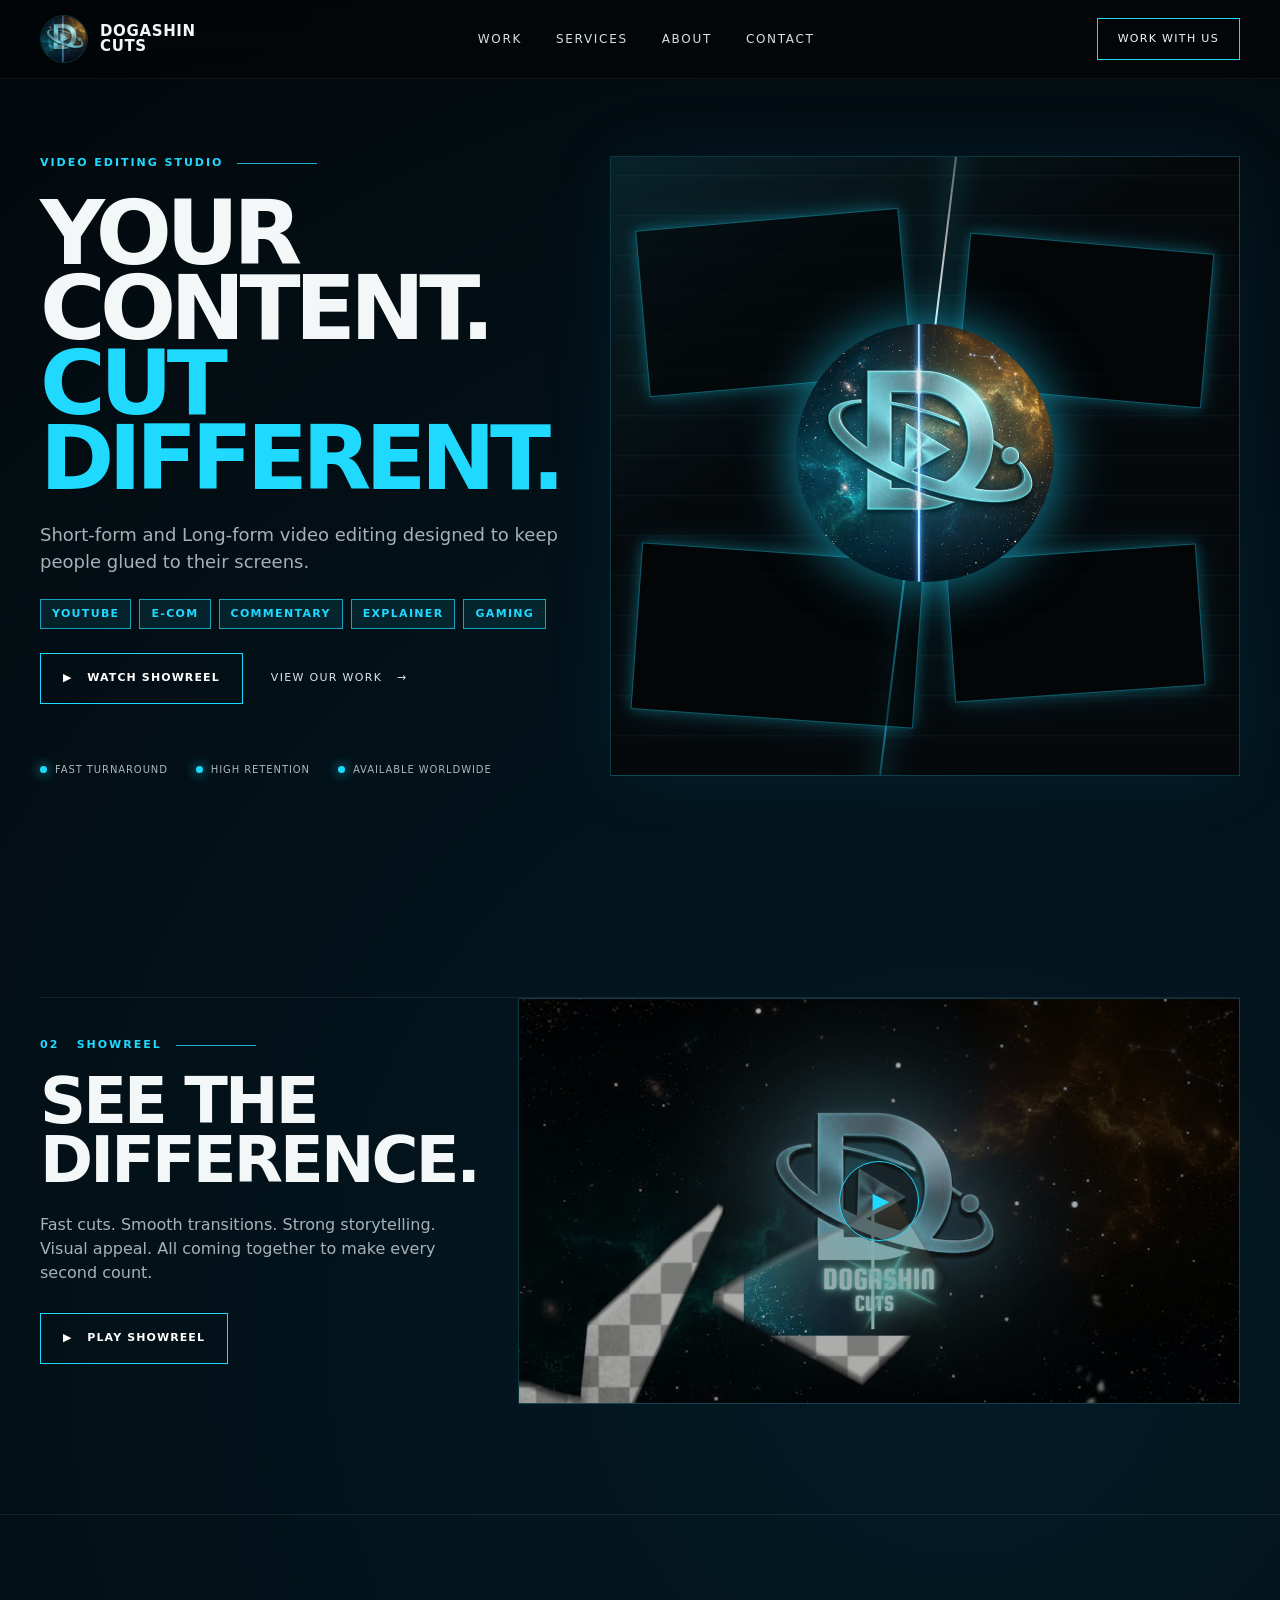
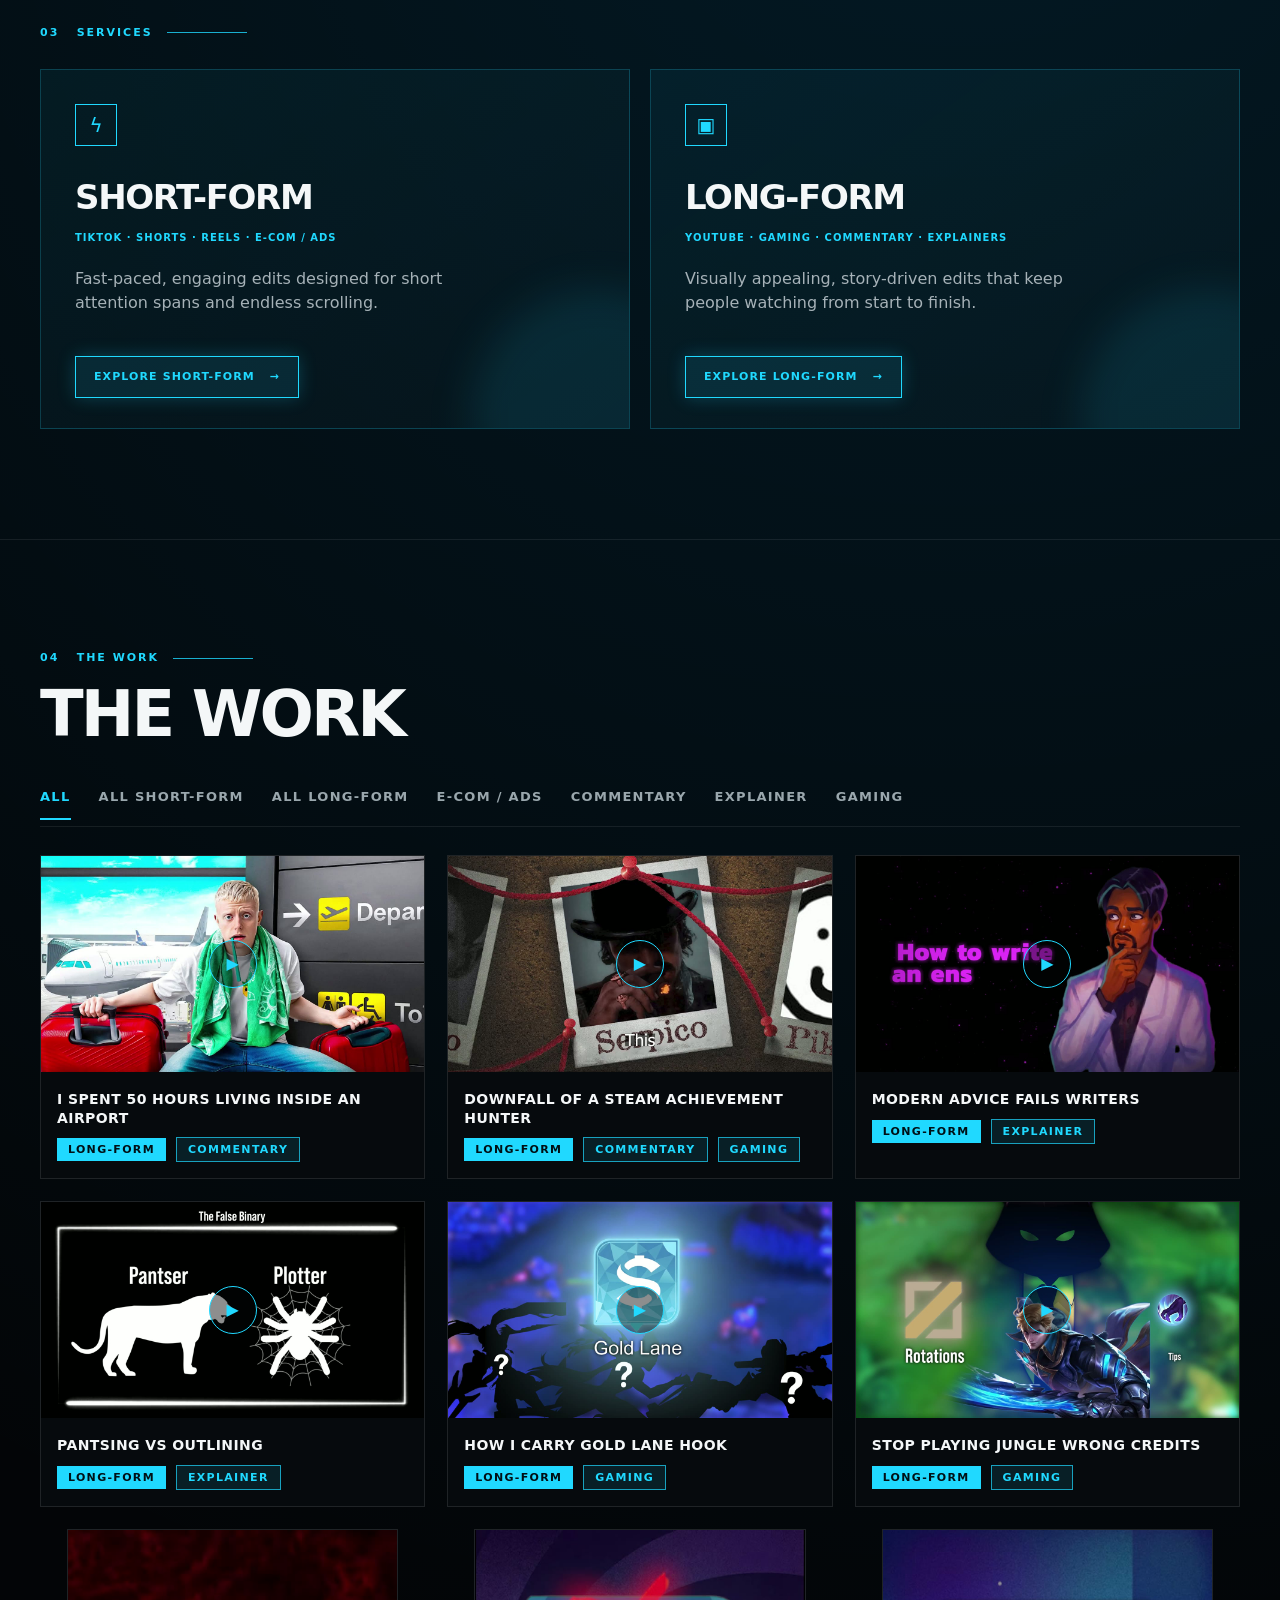
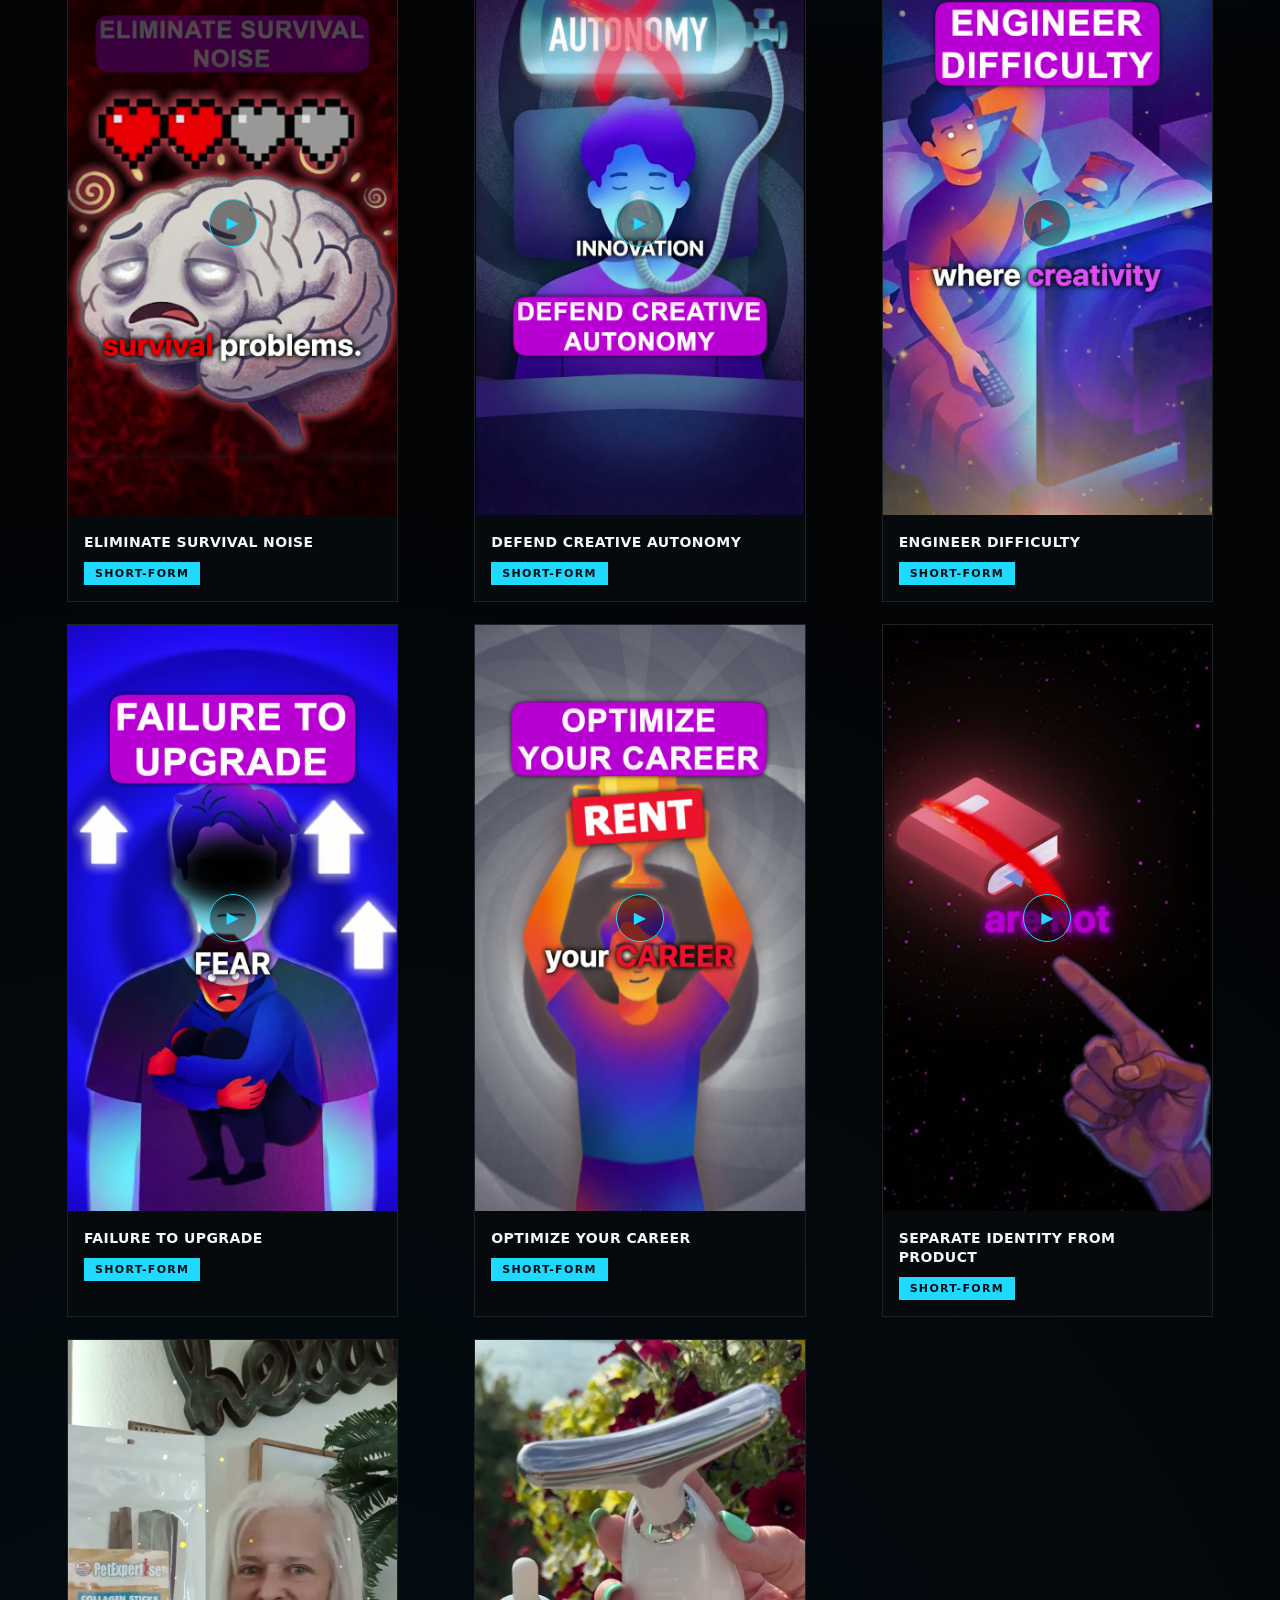
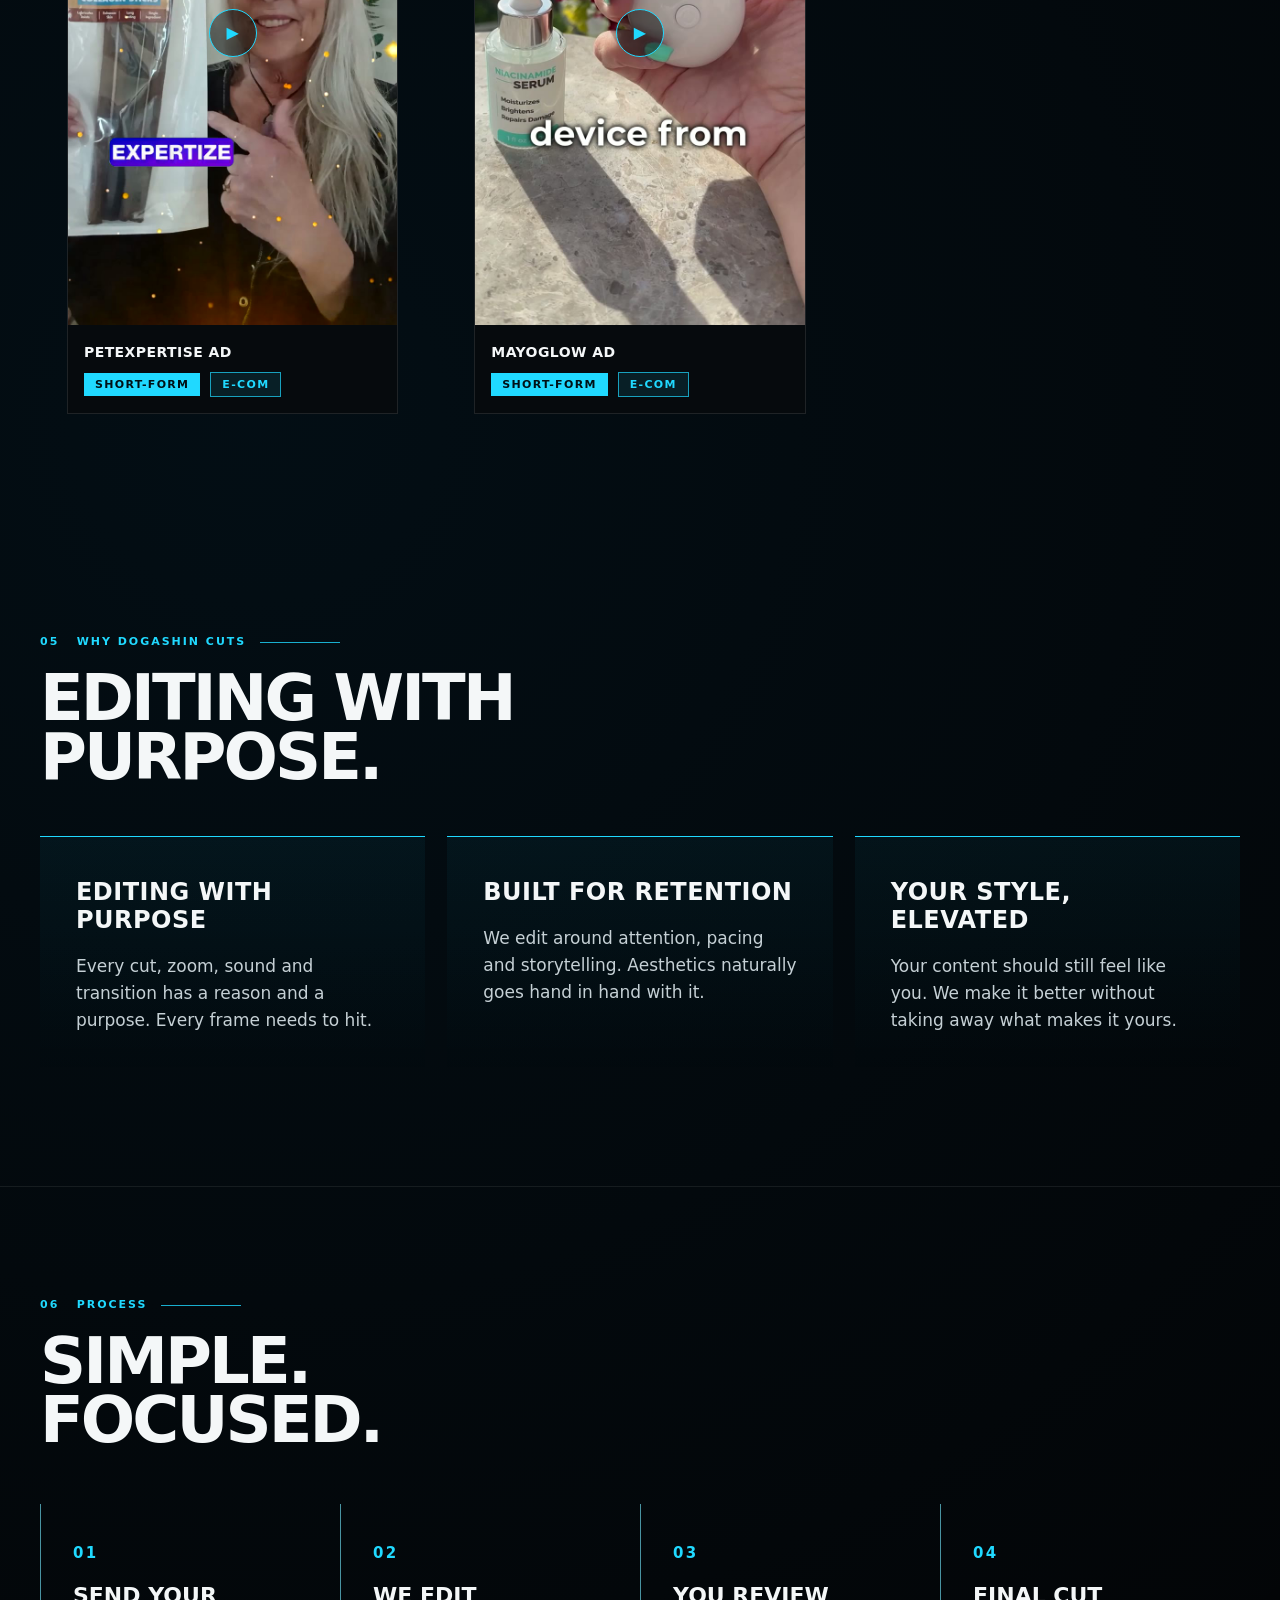
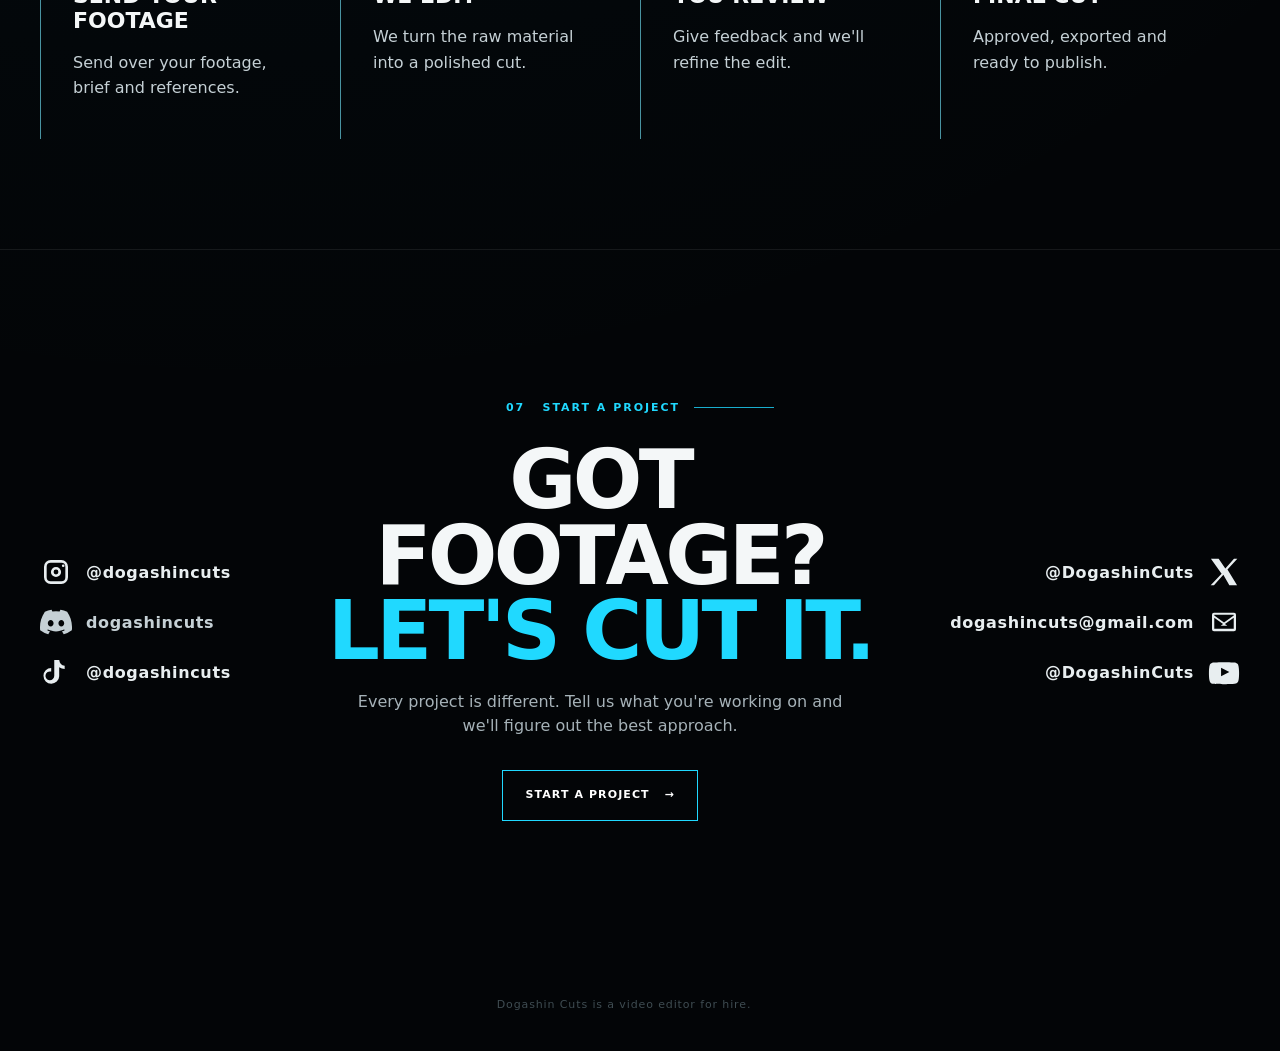
==== index.html @ 059fbf46 "Add files via upload" ====
<!DOCTYPE html>
<html lang="en">
<head>
  <meta charset="UTF-8" />
  <meta name="viewport" content="width=device-width, initial-scale=1.0" />
  <title>Dogashin Cuts | Video Editing Studio</title>
  <meta name="description" content="Hire a video editor at Dogashin Cuts. A video editing studio for short-form and long-form YouTube, TikTok, Reels, ads, commentary, explainer and gaming." />
  <meta name="robots" content="index, follow" />
  <link rel="canonical" href="https://dogashincuts.com/" />
  <meta property="og:type" content="website" />
  <meta property="og:site_name" content="Dogashin Cuts" />
  <meta property="og:locale" content="en_US" />
  <meta property="og:url" content="https://dogashincuts.com/" />
  <meta property="og:title" content="Dogashin Cuts | Video Editing Studio" />
  <meta property="og:description" content="Hire a video editor for YouTube, TikTok, Reels, ads, commentary, explainer and gaming. Short-form and long-form edits built for retention." />
  <meta property="og:image" content="https://dogashincuts.com/assets/thumbs/showreel.jpg" />
  <meta property="og:image:type" content="image/jpeg" />
  <meta property="og:image:width" content="1280" />
  <meta property="og:image:height" content="720" />
  <meta property="og:image:alt" content="Dogashin Cuts showreel thumbnail" />
  <meta name="twitter:card" content="summary_large_image" />
  <meta name="twitter:site" content="@DogashinCuts" />
  <meta name="twitter:title" content="Dogashin Cuts | Video Editing Studio" />
  <meta name="twitter:description" content="Hire a video editor for YouTube, TikTok, Reels, ads, commentary, explainer and gaming." />
  <meta name="twitter:image" content="https://dogashincuts.com/assets/thumbs/showreel.jpg" />
  <link rel="icon" type="image/png" sizes="32x32" href="assets/favicon/favicon-32.png" />
  <link rel="icon" type="image/png" sizes="48x48" href="assets/favicon/favicon-48.png" />
  <link rel="apple-touch-icon" href="assets/favicon/apple-touch-icon.png" />
  <link rel="stylesheet" href="styles.css" />
  <script type="application/ld+json">
  {
    "@context": "https://schema.org",
    "@graph": [
      {
        "@type": "ProfessionalService",
        "@id": "https://dogashincuts.com/#studio",
        "name": "Dogashin Cuts",
        "url": "https://dogashincuts.com/",
        "email": "dogashincuts@gmail.com",
        "image": "https://dogashincuts.com/assets/thumbs/showreel.jpg",
        "logo": "https://dogashincuts.com/assets/dogashin-cuts-logo.jpg",
        "description": "Video editing studio and video editor for hire. Short-form and long-form YouTube, TikTok, Reels, ads, commentary, explainer and gaming edits built for retention.",
        "areaServed": "Worldwide",
        "serviceType": [
          "Video editing studio",
          "Video editor",
          "Video editor for hire",
          "Short-form video editing",
          "YouTube video editing"
        ],
        "makesOffer": { "@id": "https://dogashincuts.com/#hire" },
        "employee": { "@id": "https://dogashincuts.com/#editor" },
        "sameAs": [
          "https://www.instagram.com/dogashincuts/",
          "https://www.tiktok.com/@dogashincuts",
          "https://x.com/DogashinCuts",
          "https://www.youtube.com/channel/UCWBUAHOnsN5xktM1cmDNH5A"
        ]
      },
      {
        "@type": "Person",
        "@id": "https://dogashincuts.com/#editor",
        "name": "Dogashin Cuts",
        "jobTitle": "Video Editor",
        "description": "Video editor for hire. Available for short-form and long-form YouTube, TikTok, Reels, ads, commentary, explainer and gaming projects.",
        "url": "https://dogashincuts.com/",
        "email": "dogashincuts@gmail.com",
        "image": "https://dogashincuts.com/assets/dogashin-cuts-logo.jpg",
        "worksFor": { "@id": "https://dogashincuts.com/#studio" },
        "hasOccupation": {
          "@type": "Occupation",
          "name": "Video Editor"
        },
        "knowsAbout": [
          "Video editing",
          "YouTube editing",
          "Short-form video",
          "TikTok",
          "Instagram Reels",
          "Commentary",
          "Explainer videos",
          "Gaming videos"
        ]
      },
      {
        "@type": "Offer",
        "@id": "https://dogashincuts.com/#hire",
        "name": "Hire a video editor",
        "url": "https://dogashincuts.com/work.html",
        "availability": "https://schema.org/InStock",
        "offeredBy": { "@id": "https://dogashincuts.com/#studio" },
        "itemOffered": {
          "@type": "Service",
          "name": "Video editor for hire",
          "serviceType": "Video editing",
          "provider": [
            { "@id": "https://dogashincuts.com/#studio" },
            { "@id": "https://dogashincuts.com/#editor" }
          ],
          "areaServed": "Worldwide"
        }
      },
      {
        "@type": "WebSite",
        "@id": "https://dogashincuts.com/#website",
        "url": "https://dogashincuts.com/",
        "name": "Dogashin Cuts",
        "publisher": { "@id": "https://dogashincuts.com/#studio" }
      },
      {
        "@type": "WebPage",
        "@id": "https://dogashincuts.com/#webpage",
        "url": "https://dogashincuts.com/",
        "name": "Dogashin Cuts | Video Editing Studio",
        "isPartOf": { "@id": "https://dogashincuts.com/#website" },
        "about": [
          { "@id": "https://dogashincuts.com/#studio" },
          { "@id": "https://dogashincuts.com/#editor" }
        ],
        "primaryImageOfPage": "https://dogashincuts.com/assets/thumbs/showreel.jpg"
      }
    ]
  }
  </script>
  <script>document.documentElement.classList.add('js'); setTimeout(function () { if (document.body) document.body.classList.add('is-entered'); }, 1200);</script>
</head>

<body>
  <div class="starfield" aria-hidden="true"></div>
  <header>
    <div class="container nav">
      <a class="brand" href="#">
        <img src="assets/dogashin-cuts-logo.jpg" alt="Dogashin Cuts" />
        <span>DOGASHIN<br>CUTS</span>
      </a>

      <nav id="site-nav">
        <a href="#work">Work</a>
        <a href="#services">Services</a>
        <a href="#why">About</a>
        <a href="#contact">Contact</a>
      </nav>

      <div class="nav-actions">
        <a class="nav-cta" href="work.html">Work With Us</a>
        <button class="nav-toggle" type="button" aria-label="Open menu" aria-controls="site-nav" aria-expanded="false">
          <span></span>
          <span></span>
        </button>
      </div>
    </div>
  </header>

  <main>
    <section class="hero">
      <div class="container hero-grid">
        <div>
          <div class="eyebrow">Video Editing Studio</div>
          <h1>Your Content.<br><span>Cut Different.</span></h1>
          <p class="hero-copy">Short-form and Long-form video editing designed to keep people glued to their screens.</p>
          <div class="hero-tags">
            <span class="hero-tag">YouTube</span>
            <span class="hero-tag">E-Com</span>
            <span class="hero-tag">Commentary</span>
            <span class="hero-tag">Explainer</span>
            <span class="hero-tag">Gaming</span>
          </div>
          <div class="actions">
            <a class="btn" href="#showreel" id="watch-showreel">▶ &nbsp; Watch Showreel</a>
            <a class="text-link" href="#work">View Our Work &nbsp; →</a>
          </div>
          <div class="trust-row">
            <div class="trust-item"><i class="dot"></i> Fast Turnaround</div>
            <div class="trust-item"><i class="dot"></i> High Retention</div>
            <div class="trust-item"><i class="dot"></i> Available Worldwide</div>
          </div>
        </div>

        <div class="hero-visual" aria-label="Dogashin Cuts editing clips">
          <div class="screen one"><video muted autoplay loop playsinline disablepictureinpicture></video></div>
          <div class="screen two"><video muted autoplay loop playsinline disablepictureinpicture></video></div>
          <div class="screen three"><video muted autoplay loop playsinline disablepictureinpicture></video></div>
          <div class="screen four"><video muted autoplay loop playsinline disablepictureinpicture></video></div>
          <div class="logo-orb"><img src="assets/dogashin-cuts-logo.jpg" alt="Dogashin Cuts" /></div>
        </div>
      </div>
    </section>

    <section id="showreel">
      <div class="container split">
        <div class="section-copy">
          <div class="eyebrow">02 &nbsp; Showreel</div>
          <h2>See The<br>Difference.</h2>
          <p>Fast cuts. Smooth transitions. Strong storytelling. Visual appeal. All coming together to make every second count.</p>
          <a class="btn" href="#showreel" id="play-showreel">▶ &nbsp; Play Showreel</a>
        </div>

        <div class="video-frame" id="showreel-player">
          <img class="showreel-poster" src="assets/thumbs/showreel.jpg" alt="Dogashin Cuts showreel">
          <button class="showreel-overlay" type="button" aria-label="Play showreel">
            <span class="play">▶</span>
          </button>
          <iframe id="showreel-embed" allow="autoplay; fullscreen; encrypted-media" allowfullscreen title="Dogashin Cuts showreel"></iframe>
        </div>
      </div>
    </section>

    <section id="services" class="services">
      <div class="container">
        <div class="eyebrow">03 &nbsp; Services</div>
        <div class="service-grid">
          <article class="service-card">
            <div class="icon">ϟ</div>
            <h3>Short-Form</h3>
            <div class="tags">TikTok · Shorts · Reels · E-Com / Ads</div>
            <p>Fast-paced, engaging edits designed for short attention spans and endless scrolling.</p>
            <a class="service-link" href="#work" data-work-filter="short-form">Explore Short-Form &nbsp; →</a>
          </article>

          <article class="service-card">
            <div class="icon">▣</div>
            <h3>Long-Form</h3>
            <div class="tags">YouTube · Gaming · Commentary · Explainers</div>
            <p>Visually appealing, story-driven edits that keep people watching from start to finish.</p>
            <a class="service-link" href="#work" data-work-filter="long-form">Explore Long-Form &nbsp; →</a>
          </article>
        </div>
      </div>
    </section>

    <section id="work" class="work">
      <div class="container">
        <div class="work-head">
          <div>
            <div class="eyebrow">04 &nbsp; The Work</div>
            <h2>The Work</h2>
          </div>
        </div>

        <div class="filters">
          <button class="filter active" data-filter="all">All</button>
          <button class="filter" data-filter="short-form">All Short-Form</button>
          <button class="filter" data-filter="long-form">All Long-Form</button>
          <button class="filter" data-filter="e-com">E-Com / Ads</button>
          <button class="filter" data-filter="commentary">Commentary</button>
          <button class="filter" data-filter="explainer">Explainer</button>
          <button class="filter" data-filter="gaming">Gaming</button>
        </div>

        <div class="portfolio-grid">
          <article class="work-card" data-format="long-form" data-tag="commentary">
            <button class="thumb" type="button" data-video="1v7Ca-0Iq-HM5GsYEDTH7O7w8dTKmTNUy" aria-label="Play I SPENT 50 HOURS LIVING INSIDE AN AIRPORT">
              <img src="assets/thumbs/airport.jpg" alt="I SPENT 50 HOURS LIVING INSIDE AN AIRPORT">
              <span class="play-mini">▶</span>
            </button>
            <div class="work-info">
              <h4>I SPENT 50 HOURS LIVING INSIDE AN AIRPORT</h4>
              <div class="work-meta">
                <span class="work-format">Long-Form</span>
                <span class="work-tag">Commentary</span>
              </div>
            </div>
          </article>
          <article class="work-card" data-format="long-form" data-tag="commentary gaming">
            <button class="thumb" type="button" data-video="1sYLhjGHHH_uhN9fgDUrzUa7vw_Lx6HXY" aria-label="Play DOWNFALL OF A STEAM ACHIEVEMENT HUNTER">
              <img src="assets/thumbs/steam-achievement.jpg" alt="DOWNFALL OF A STEAM ACHIEVEMENT HUNTER">
              <span class="play-mini">▶</span>
            </button>
            <div class="work-info">
              <h4>DOWNFALL OF A STEAM ACHIEVEMENT HUNTER</h4>
              <div class="work-meta">
                <span class="work-format">Long-Form</span>
                <span class="work-tag">Commentary</span>
                <span class="work-tag">Gaming</span>
              </div>
            </div>
          </article>
          <article class="work-card" data-format="long-form" data-tag="explainer">
            <button class="thumb" type="button" data-video="1QZHYMavWGhDA2hnO1k_8eZEC-Dqauz6O" aria-label="Play Modern advice fails writers">
              <img src="assets/thumbs/modern-advice.jpg" alt="Modern advice fails writers">
              <span class="play-mini">▶</span>
            </button>
            <div class="work-info">
              <h4>Modern advice fails writers</h4>
              <div class="work-meta">
                <span class="work-format">Long-Form</span>
                <span class="work-tag">Explainer</span>
              </div>
            </div>
          </article>
          <article class="work-card" data-format="long-form" data-tag="explainer">
            <button class="thumb" type="button" data-video="1x16IO7BCw8Lzx0eyfWIGcl-YuW3E_L-s" aria-label="Play Pantsing VS Outlining">
              <img src="assets/thumbs/pantsing-vs-outlining.jpg" alt="Pantsing VS Outlining">
              <span class="play-mini">▶</span>
            </button>
            <div class="work-info">
              <h4>Pantsing VS Outlining</h4>
              <div class="work-meta">
                <span class="work-format">Long-Form</span>
                <span class="work-tag">Explainer</span>
              </div>
            </div>
          </article>
          <article class="work-card" data-format="long-form" data-tag="gaming">
            <button class="thumb" type="button" data-video="145mpneggh3VdZPCfY2gp3jdu6V72D_Fe" aria-label="Play How I carry Gold Lane hook">
              <img src="assets/thumbs/gold-lane.jpg" alt="How I carry Gold Lane hook">
              <span class="play-mini">▶</span>
            </button>
            <div class="work-info">
              <h4>How I carry Gold Lane hook</h4>
              <div class="work-meta">
                <span class="work-format">Long-Form</span>
                <span class="work-tag">Gaming</span>
              </div>
            </div>
          </article>
          <article class="work-card" data-format="long-form" data-tag="gaming">
            <button class="thumb" type="button" data-video="1wwIq7LF5x8iMIyAzn8GfUMcNtvDfAp7M" aria-label="Play Stop playing Jungle wrong credits">
              <img src="assets/thumbs/jungle.jpg" alt="Stop playing Jungle wrong credits">
              <span class="play-mini">▶</span>
            </button>
            <div class="work-info">
              <h4>Stop playing Jungle wrong credits</h4>
              <div class="work-meta">
                <span class="work-format">Long-Form</span>
                <span class="work-tag">Gaming</span>
              </div>
            </div>
          </article>
          <article class="work-card" data-format="short-form">
            <button class="thumb" type="button" data-video="13yXzNpHyq-JTXlBMIUAqqzzH2rfANvZ0" aria-label="Play ELIMINATE SURVIVAL NOISE">
              <img src="assets/thumbs/eliminate-survival-noise.jpg" alt="ELIMINATE SURVIVAL NOISE">
              <span class="play-mini">▶</span>
            </button>
            <div class="work-info">
              <h4>ELIMINATE SURVIVAL NOISE</h4>
              <div class="work-meta">
                <span class="work-format">Short-Form</span>
              </div>
            </div>
          </article>
          <article class="work-card" data-format="short-form">
            <button class="thumb" type="button" data-video="1-Co60JGuud6neXgJ7kiRDpxBxH3-bYj8" aria-label="Play DEFEND CREATIVE AUTONOMY">
              <img src="assets/thumbs/defend-creative-autonomy.jpg" alt="DEFEND CREATIVE AUTONOMY">
              <span class="play-mini">▶</span>
            </button>
            <div class="work-info">
              <h4>DEFEND CREATIVE AUTONOMY</h4>
              <div class="work-meta">
                <span class="work-format">Short-Form</span>
              </div>
            </div>
          </article>
          <article class="work-card" data-format="short-form">
            <button class="thumb" type="button" data-video="1bUjBoTyAjVW8RMEatHj-omEciERuZsfA" aria-label="Play ENGINEER DIFFICULTY">
              <img src="assets/thumbs/engineer-difficulty.jpg" alt="ENGINEER DIFFICULTY">
              <span class="play-mini">▶</span>
            </button>
            <div class="work-info">
              <h4>ENGINEER DIFFICULTY</h4>
              <div class="work-meta">
                <span class="work-format">Short-Form</span>
              </div>
            </div>
          </article>
          <article class="work-card" data-format="short-form">
            <button class="thumb" type="button" data-video="1hQXlyn38PByLLeWg91jQh7v8jOKJWaeU" aria-label="Play FAILURE TO UPGRADE">
              <img src="assets/thumbs/failure-to-upgrade.jpg" alt="FAILURE TO UPGRADE">
              <span class="play-mini">▶</span>
            </button>
            <div class="work-info">
              <h4>FAILURE TO UPGRADE</h4>
              <div class="work-meta">
                <span class="work-format">Short-Form</span>
              </div>
            </div>
          </article>
          <article class="work-card" data-format="short-form">
            <button class="thumb" type="button" data-video="170pGU1NsgW6xw_Mgt9XybpMbgpWIxLaj" aria-label="Play OPTIMIZE YOUR CAREER">
              <img src="assets/thumbs/optimize-your-career.jpg" alt="OPTIMIZE YOUR CAREER">
              <span class="play-mini">▶</span>
            </button>
            <div class="work-info">
              <h4>OPTIMIZE YOUR CAREER</h4>
              <div class="work-meta">
                <span class="work-format">Short-Form</span>
              </div>
            </div>
          </article>
          <article class="work-card" data-format="short-form">
            <button class="thumb" type="button" data-video="1yX0yIaflS_g7f-91c7Vjucvq4Tk7l5Vu" aria-label="Play SEPARATE IDENTITY FROM PRODUCT">
              <img src="assets/thumbs/separate-identity.jpg" alt="SEPARATE IDENTITY FROM PRODUCT">
              <span class="play-mini">▶</span>
            </button>
            <div class="work-info">
              <h4>SEPARATE IDENTITY FROM PRODUCT</h4>
              <div class="work-meta">
                <span class="work-format">Short-Form</span>
              </div>
            </div>
          </article>
          <article class="work-card" data-format="short-form" data-tag="e-com">
            <button class="thumb" type="button" data-video="1zoCw_-S9_3PrFBhr_tI2WexNkdHA65Of" aria-label="Play PetExpertise Ad">
              <img src="assets/thumbs/petexpertise-ad.jpg" alt="PetExpertise Ad">
              <span class="play-mini">▶</span>
            </button>
            <div class="work-info">
              <h4>PetExpertise Ad</h4>
              <div class="work-meta">
                <span class="work-format">Short-Form</span>
                <span class="work-tag">E-Com</span>
              </div>
            </div>
          </article>
          <article class="work-card" data-format="short-form" data-tag="e-com">
            <button class="thumb" type="button" data-video="1AYkrj3klQh3AmQ7OgIJnN4dwtNH2ryTl" aria-label="Play MayoGlow Ad">
              <img src="assets/thumbs/mayoglow-ad.jpg" alt="MayoGlow Ad">
              <span class="play-mini">▶</span>
            </button>
            <div class="work-info">
              <h4>MayoGlow Ad</h4>
              <div class="work-meta">
                <span class="work-format">Short-Form</span>
                <span class="work-tag">E-Com</span>
              </div>
            </div>
          </article>
        </div>
        <p class="work-empty">No videos in this category yet.</p>
      </div>
    </section>

    <section id="why">
      <div class="container">
        <div class="eyebrow">05 &nbsp; Why Dogashin Cuts</div>
        <h2>Editing With<br>Purpose.</h2>

        <div class="why-grid">
          <article class="why-card">
            <h3>Editing With Purpose</h3>
            <p>Every cut, zoom, sound and transition has a reason and a purpose. Every frame needs to hit.</p>
          </article>
          <article class="why-card">
            <h3>Built For Retention</h3>
            <p>We edit around attention, pacing and storytelling. Aesthetics naturally goes hand in hand with it.</p>
          </article>
          <article class="why-card">
            <h3>Your Style, Elevated</h3>
            <p>Your content should still feel like you. We make it better without taking away what makes it yours.</p>
          </article>
        </div>
      </div>
    </section>

    <section class="process">
      <div class="container">
        <div class="eyebrow">06 &nbsp; Process</div>
        <h2>Simple.<br>Focused.</h2>

        <div class="steps">
          <div class="step"><div class="step-num">01</div><h3>Send Your Footage</h3><p>Send over your footage, brief and references.</p></div>
          <div class="step"><div class="step-num">02</div><h3>We Edit</h3><p>We turn the raw material into a polished cut.</p></div>
          <div class="step"><div class="step-num">03</div><h3>You Review</h3><p>Give feedback and we'll refine the edit.</p></div>
          <div class="step"><div class="step-num">04</div><h3>Final Cut</h3><p>Approved, exported and ready to publish.</p></div>
        </div>
      </div>
    </section>

    <section id="contact" class="cta">
      <div class="container">
        <div class="eyebrow">07 &nbsp; Start A Project</div>
        <div class="cta-layout">
          <div class="social-col social-col-left">
            <a class="social-item" href="https://www.instagram.com/dogashincuts/" target="_blank" rel="noopener noreferrer">
              <svg viewBox="0 0 24 24" aria-hidden="true"><path d="M8 3h8a5 5 0 0 1 5 5v8a5 5 0 0 1-5 5H8a5 5 0 0 1-5-5V8a5 5 0 0 1 5-5zm0 2a3 3 0 0 0-3 3v8a3 3 0 0 0 3 3h8a3 3 0 0 0 3-3V8a3 3 0 0 0-3-3H8zm4 3.2A3.8 3.8 0 1 1 8.2 12 3.8 3.8 0 0 1 12 8.2zm0 2A1.8 1.8 0 1 0 13.8 12 1.8 1.8 0 0 0 12 10.2zM17.4 6.3a1 1 0 1 1-1 1 1 1 0 0 1 1-1z"/></svg>
              <span>@dogashincuts</span>
            </a>
            <span class="social-item is-static">
              <svg viewBox="0 0 24 24" aria-hidden="true"><path d="M20.32 4.37A19.8 19.8 0 0 0 15.43 2.85a.07.07 0 0 0-.08.04c-.21.38-.44.86-.61 1.25a18.3 18.3 0 0 0-5.48 0c-.17-.39-.4-.87-.61-1.25a.08.08 0 0 0-.08-.04A19.74 19.74 0 0 0 3.68 4.37a.07.07 0 0 0-.03.03C.53 9.05-.32 13.58.1 18.06a.08.08 0 0 0 .03.06 19.9 19.9 0 0 0 5.99 3.03.08.08 0 0 0 .09-.03c.46-.63.87-1.3 1.22-2a.08.08 0 0 0-.04-.1 13.1 13.1 0 0 1-1.87-.89.08.08 0 0 1-.01-.13c.13-.09.25-.19.37-.29a.07.07 0 0 1 .08-.01c3.93 1.79 8.18 1.79 12.06 0a.07.07 0 0 1 .08.01c.12.1.25.2.37.29a.08.08 0 0 1 0 .13 12.3 12.3 0 0 1-1.87.89.08.08 0 0 0-.04.11c.36.7.77 1.36 1.23 1.99a.08.08 0 0 0 .08.03 19.8 19.8 0 0 0 6-3.03.08.08 0 0 0 .03-.06c.5-5.18-.84-9.67-3.55-13.66a.06.06 0 0 0-.03-.03zM8.02 15.33c-1.18 0-2.16-1.09-2.16-2.42 0-1.33.96-2.42 2.16-2.42 1.21 0 2.18 1.1 2.16 2.42 0 1.33-.96 2.42-2.16 2.42zm7.97 0c-1.18 0-2.16-1.09-2.16-2.42 0-1.33.96-2.42 2.16-2.42 1.21 0 2.18 1.1 2.16 2.42 0 1.33-.95 2.42-2.16 2.42z"/></svg>
              <span>dogashincuts</span>
            </span>
            <a class="social-item" href="https://www.tiktok.com/@dogashincuts" target="_blank" rel="noopener noreferrer">
              <svg viewBox="0 0 24 24" aria-hidden="true"><path d="M14.4 3c.3 2.5 1.7 4 4.1 4.3v2.5a7.4 7.4 0 0 1-4.1-1.3v6.6A5.9 5.9 0 1 1 8.4 9v2.7a3.3 3.3 0 1 0 2.3 3.1V3z"/></svg>
              <span>@dogashincuts</span>
            </a>
          </div>

          <div class="cta-copy">
            <h2>Got Footage?<br><span>Let's Cut It.</span></h2>
            <p>Every project is different. Tell us what you're working on and we'll figure out the best approach.</p>
            <a class="btn" href="work.html">Start A Project &nbsp; →</a>
          </div>

          <div class="social-col social-col-right">
            <a class="social-item" href="https://x.com/DogashinCuts" target="_blank" rel="noopener noreferrer">
              <span>@DogashinCuts</span>
              <svg viewBox="0 0 24 24" aria-hidden="true"><path d="M14.6 10.2 22 2h-2.5l-6.5 7.4L8 2H2.2l8 11.3L2 22h2.5l7-7.9L16 22h5.8z"/></svg>
            </a>
            <a class="social-item" href="https://mail.google.com/mail/?view=cm&fs=1&to=dogashincuts@gmail.com" target="_blank" rel="noopener noreferrer">
              <span>dogashincuts@gmail.com</span>
              <svg viewBox="0 0 24 24" aria-hidden="true"><path d="M3 6.5A1.5 1.5 0 0 1 4.5 5h15A1.5 1.5 0 0 1 21 6.5v11a1.5 1.5 0 0 1-1.5 1.5h-15A1.5 1.5 0 0 1 3 17.5zm1.7.7 7.3 5.2 7.3-5.2v-.7H4.7zm14.6 1.6-6.6 4.7 1.8 1.3H9.5l1.8-1.3-6.6-4.7V17h14.6z"/></svg>
            </a>
            <a class="social-item" href="https://www.youtube.com/channel/UCWBUAHOnsN5xktM1cmDNH5A" target="_blank" rel="noopener noreferrer">
              <span>@DogashinCuts</span>
              <svg viewBox="0 0 24 24" aria-hidden="true"><path d="M23 8.2s-.2-1.6-.9-2.3c-.9-.9-1.8-.9-2.3-1C16.7 4.6 12 4.6 12 4.6h0s-4.7 0-7.8.3c-.5.1-1.4.1-2.3 1C1.2 6.6 1 8.2 1 8.2S.7 10.1.7 12v1.9c0 1.9.3 3.8.3 3.8s.2 1.6.9 2.3c.9.9 2 .8 2.5.9 1.8.2 7.6.3 7.6.3s4.7 0 7.8-.3c.5-.1 1.4-.1 2.3-1 .7-.7.9-2.3.9-2.3s.3-1.9.3-3.8V12c0-1.9-.3-3.8-.3-3.8zM9.8 15.2V8.8l6.2 3.2z"/></svg>
            </a>
          </div>
        </div>
      </div>
    </section>
  </main>

  <footer class="site-foot">
    <p>Dogashin Cuts is a video editor for hire.</p>
  </footer>

  <div class="video-modal" id="video-modal" aria-hidden="true">
    <button class="video-modal-close" type="button" aria-label="Close video">×</button>
    <div class="video-modal-frame">
      <iframe id="video-frame" allow="autoplay; fullscreen; encrypted-media" allowfullscreen></iframe>
    </div>
  </div>

  <script>
    const HERO_CLIPS = [
      'assets/hero/Commentary-hero-bvcxb.mp4',
      'assets/hero/Commentary-hero-vzcxcvzx.mp4',
      'assets/hero/Commentary-hero-zcxzcx.mp4',
      'assets/hero/Commentary-Hero-zxcvzv.mp4',
      'assets/hero/Explainer-stori-marko.mp4',
      'assets/hero/Gaming-hero-nbxoovc.mp4',
      'assets/hero/Gaming-hero.mp4'
    ];

    function pickHeroClips(count) {
      const pool = HERO_CLIPS.slice();
      for (let i = pool.length - 1; i > 0; i -= 1) {
        const j = Math.floor(Math.random() * (i + 1));
        const swap = pool[i];
        pool[i] = pool[j];
        pool[j] = swap;
      }
      return pool.slice(0, count);
    }

    function loadHeroScreens() {
      const videos = document.querySelectorAll('.hero-visual .screen video');
      const clips = pickHeroClips(videos.length);
      videos.forEach((video, index) => {
        video.src = clips[index];
        video.muted = true;
        video.defaultMuted = true;
        video.controls = false;
        video.playsInline = true;
        video.setAttribute('aria-hidden', 'true');
        video.play().catch(() => {});
      });
    }

    loadHeroScreens();

    const filters = document.querySelectorAll('.filter');
    const cards = document.querySelectorAll('.work-card');
    const emptyState = document.querySelector('.work-empty');
    const modal = document.getElementById('video-modal');
    const frame = document.getElementById('video-frame');

    function applyFilter(value) {
      let visible = 0;
      cards.forEach(card => {
        const format = card.dataset.format;
        const tags = (card.dataset.tag || '').split(/\s+/);
        const match = value === 'all' || value === format || tags.includes(value);
        card.classList.toggle('is-hidden', !match);
        if (match) visible += 1;
      });
      emptyState.classList.toggle('show', visible === 0);
    }

    filters.forEach(filter => {
      filter.addEventListener('click', () => {
        filters.forEach(f => f.classList.remove('active'));
        filter.classList.add('active');
        applyFilter(filter.dataset.filter);
      });
    });

    function openVideo(id, format) {
      frame.src = 'https://drive.google.com/file/d/' + id + '/preview';
      modal.classList.toggle('is-short', format === 'short-form');
      modal.classList.add('open');
      modal.setAttribute('aria-hidden', 'false');
    }

    function closeVideo() {
      modal.classList.remove('open', 'is-short');
      modal.setAttribute('aria-hidden', 'true');
      frame.src = '';
    }

    document.querySelectorAll('.thumb[data-video]').forEach(thumb => {
      thumb.addEventListener('click', () => {
        const card = thumb.closest('.work-card');
        openVideo(thumb.dataset.video, card && card.dataset.format);
      });
    });

    modal.addEventListener('click', (event) => {
      if (event.target === modal || event.target.closest('.video-modal-close')) closeVideo();
    });

    document.addEventListener('keydown', (event) => {
      if (event.key === 'Escape' && modal.classList.contains('open')) closeVideo();
    });

    document.querySelectorAll('.service-link[data-work-filter]').forEach(link => {
      link.addEventListener('click', (event) => {
        event.preventDefault();
        const tab = document.querySelector('.filter[data-filter="' + link.dataset.workFilter + '"]');
        if (tab) tab.click();
        const section = document.getElementById('work');
        if (!section) return;
        const header = document.querySelector('header');
        const headerH = header ? header.offsetHeight : 0;
        window.scrollTo({
          top: section.getBoundingClientRect().top + window.scrollY - headerH,
          behavior: 'smooth'
        });
      });
    });
    const playShowreelBtn = document.getElementById('play-showreel');
    const watchShowreelBtn = document.getElementById('watch-showreel');
    const showreelPlayer = document.getElementById('showreel-player');
    const showreelEmbed = document.getElementById('showreel-embed');
    const SHOWREEL_ID = '1Q8Sy9Fsp98w12vSVkhvTbQlkHsGjEkjd';

    function playShowreel() {
      if (!showreelPlayer || !showreelEmbed) return;
      if (!showreelEmbed.getAttribute('src')) {
        showreelEmbed.src = 'https://drive.google.com/file/d/' + SHOWREEL_ID + '/preview';
      }
      showreelPlayer.classList.add('is-playing');
    }

    function openShowreelModal(event) {
      event.preventDefault();
      openVideo(SHOWREEL_ID);
    }

    if (playShowreelBtn) playShowreelBtn.addEventListener('click', openShowreelModal);
    if (watchShowreelBtn) watchShowreelBtn.addEventListener('click', openShowreelModal);
    const showreelOverlay = document.querySelector('.showreel-overlay');
    if (showreelOverlay) {
      showreelOverlay.addEventListener('click', playShowreel);
    }
  </script>
  <script src="stars.js"></script>
  <script src="anim.js"></script>
  <script src="cursor.js"></script>
</body>
</html>
---- styles.css ----
:root {
      --bg: #030507;
      --bg-soft: #071015;
      --panel: rgba(7, 16, 21, .72);
      --cyan: #20d9ff;
      --cyan-soft: #75eaff;
      --text: #f4f7f8;
      --muted: #a6b2b8;
      --line: rgba(32, 217, 255, .22);
      --max: 1200px;
    }

    * { box-sizing: border-box; margin: 0; padding: 0; }
    html { scroll-behavior: smooth; }
    body {
      background:
        radial-gradient(circle at 75% 18%, rgba(0, 178, 255, .12), transparent 32%),
        radial-gradient(circle at 20% 70%, rgba(0, 120, 180, .08), transparent 30%),
        var(--bg);
      color: var(--text);
      font-family: Inter, ui-sans-serif, system-ui, -apple-system, BlinkMacSystemFont, "Segoe UI", sans-serif;
      line-height: 1.5;
      overflow-x: hidden;
    }

    .starfield {
      position: fixed;
      inset: 0;
      overflow: hidden;
      pointer-events: none;
      z-index: 0;
    }
    .starfield canvas {
      display: block;
      width: 100%;
      height: 100%;
    }
    header, main, .site-foot { position: relative; z-index: 1; }

    a { color: inherit; text-decoration: none; }
    button { font: inherit; }
    .container { width: min(var(--max), calc(100% - 80px)); margin: 0 auto; }

    /* NAV */
    header {
      position: fixed;
      z-index: 20;
      top: 0;
      width: 100%;
      backdrop-filter: blur(18px);
      background: rgba(3,5,7,.68);
      border-bottom: 1px solid rgba(255,255,255,.05);
    }
    .nav {
      height: 78px;
      display: flex;
      align-items: center;
      justify-content: space-between;
      gap: 32px;
    }
    .brand { display: flex; align-items: center; gap: 12px; font-weight: 800; letter-spacing: .04em; }
    .brand img { width: 48px; height: 48px; object-fit: cover; border-radius: 50%; border: 1px solid var(--line); }
    .brand span { line-height: 1; font-size: 15px; }
    nav { display: flex; gap: 34px; }
    nav a { font-size: 12px; text-transform: uppercase; letter-spacing: .14em; color: #d7e0e4; transition: .25s; }
    nav a:hover { color: var(--cyan); }
    .nav-actions { display: flex; align-items: center; gap: 12px; }
    .nav-toggle {
      display: none;
      width: 42px;
      height: 42px;
      padding: 0;
      border: 1px solid var(--line);
      background: transparent;
      color: var(--text);
      align-items: center;
      justify-content: center;
      flex-direction: column;
      gap: 6px;
    }
    .nav-toggle span {
      display: block;
      width: 16px;
      height: 1.5px;
      background: var(--cyan);
      transition: transform .25s ease, opacity .2s ease;
    }
    header.is-nav-open .nav-toggle span:first-child { transform: translateY(3.75px) rotate(45deg); }
    header.is-nav-open .nav-toggle span:last-child { transform: translateY(-3.75px) rotate(-45deg); }
    .nav-cta {
      border: 1px solid var(--cyan);
      padding: 12px 20px;
      font-size: 11px;
      text-transform: uppercase;
      letter-spacing: .12em;
      transition: .25s;
    }
    .nav-cta:hover { background: var(--cyan); color: #001016; box-shadow: 0 0 28px rgba(32,217,255,.3); }

    /* COMMON */
    section { padding: 110px 0; position: relative; }
    .eyebrow {
      display: flex; align-items: center; gap: 14px;
      color: var(--cyan);
      font-size: 11px; font-weight: 800; letter-spacing: .18em; text-transform: uppercase;
    }
    .eyebrow::after { content:""; width: 80px; height: 1px; background: var(--cyan); opacity: .8; }
    h2 {
      margin-top: 18px;
      font-size: clamp(42px, 5vw, 76px);
      line-height: .92;
      letter-spacing: -.045em;
      text-transform: uppercase;
    }
    .muted { color: var(--muted); }

    /* HERO */
    .hero { min-height: 820px; padding-top: 155px; display: flex; align-items: center; position: relative; }
    .hero-grid { display: grid; grid-template-columns: 1fr 1.18fr; align-items: center; gap: 36px; }
    .hero h1 {
      margin: 24px 0;
      font-size: clamp(62px, 7vw, 104px);
      line-height: .84;
      letter-spacing: -.065em;
      text-transform: uppercase;
    }
    .hero h1 span { color: var(--cyan); }
    .hero-copy { max-width: 580px; margin: 0; font-size: 18px; color: var(--muted); }
    .hero-tags { display:flex; flex-wrap:wrap; justify-content:flex-start; gap:8px; margin: 24px 0; }
    .hero-tag {
      display:inline-flex;
      align-items:center;
      padding:6px 11px;
      border:1px solid rgba(32,217,255,.7);
      color:var(--cyan);
      background:rgba(32,217,255,.1);
      font-size:11px;
      font-weight:800;
      letter-spacing:.12em;
      text-transform:uppercase;
    }
    .actions { display: flex; gap: 28px; align-items: center; margin-top: 0; }
    .btn {
      display: inline-flex; align-items: center; gap: 12px;
      padding: 16px 22px;
      border: 1px solid var(--cyan);
      background: transparent;
      color: white;
      text-transform: uppercase;
      letter-spacing: .1em;
      font-size: 11px;
      font-weight: 800;
      transition: .25s;
    }
    .btn:hover { background: var(--cyan); color: #001016; box-shadow: 0 0 34px rgba(32,217,255,.28); transform: translateY(-2px); }
    .text-link { font-size: 11px; text-transform: uppercase; letter-spacing: .12em; color: #dce5e8; }
    .text-link:hover { color: var(--cyan); }
    .trust-row { display: flex; gap: 28px; margin-top: 58px; flex-wrap: wrap; }
    .trust-item { display: flex; align-items: center; gap: 8px; color: #aab7bc; font-size: 10px; text-transform: uppercase; letter-spacing: .09em; }
    .dot { width: 7px; height: 7px; border-radius: 50%; background: var(--cyan); box-shadow: 0 0 12px var(--cyan); }

    .hero-visual {
      min-height: 620px;
      position: relative;
      border: 1px solid var(--line);
      background:
        linear-gradient(145deg, rgba(32,217,255,.12), transparent 38%),
        radial-gradient(circle at 50% 50%, rgba(32,217,255,.18), transparent 35%),
        #05090c;
      overflow: hidden;
      box-shadow: 0 0 70px rgba(0, 180, 255, .08);
    }
    .hero-visual::before {
      content: "";
      position: absolute;
      z-index: 1;
      width: 2px; height: 130%;
      top: -15%; left: 50%;
      background: linear-gradient(transparent, white, var(--cyan), transparent);
      box-shadow: 0 0 25px var(--cyan);
      transform: rotate(7deg) scaleY(1);
      transform-origin: 50% 42%;
    }
    .hero-visual::after {
      content: "";
      position: absolute;
      inset: 0;
      background: repeating-linear-gradient(0deg, transparent 0 38px, rgba(32,217,255,.045) 39px 40px);
    }
    .logo-orb {
      position: absolute; z-index: 2;
      width: 300px; height: 300px;
      left: 50%; top: 48%;
      transform: translate(-50%,-50%);
      border-radius: 50%;
      display: grid; place-items: center;
      background: radial-gradient(circle, rgba(32,217,255,.2), rgba(32,217,255,.02) 58%, transparent 70%);
      filter: drop-shadow(0 0 28px rgba(32,217,255,.6));
    }
    .logo-orb img { width: 258px; height: 258px; object-fit: cover; border-radius: 50%; mix-blend-mode: screen; opacity: .96; }
    .screen {
      position: absolute; z-index: 1;
      overflow: hidden;
      pointer-events: none;
      border: 1px solid rgba(32,217,255,.4);
      background: rgba(0,0,0,.48);
      box-shadow:
        0 0 12px rgba(32,217,255,.28),
        0 0 28px rgba(32,217,255,.14);
    }
    .screen.one { width: 42%; height: 27%; left: 5%; top: 10%; transform: rotate(-5deg); }
    .screen.two { width: 39%; height: 25%; right: 5%; top: 14%; transform: rotate(5deg); }
    .screen.three { width: 45%; height: 27%; left: 4%; bottom: 9%; transform: rotate(4deg); }
    .screen.four { width: 40%; height: 23%; right: 6%; bottom: 13%; transform: rotate(-4deg); }
    .screen video {
      width: 100%;
      height: 100%;
      object-fit: cover;
      display: block;
      pointer-events: none;
    }

    /* SHOWREEL */
    .split { display: grid; grid-template-columns: .52fr 1.48fr; gap: 40px; align-items: center; border-top: 1px solid rgba(255,255,255,.08); }
    .video-frame {
      aspect-ratio: 16 / 9;
      border: 1px solid var(--line);
      background:
        radial-gradient(circle at 50% 40%, rgba(32,217,255,.18), transparent 34%),
        linear-gradient(145deg, #101b22, #020507);
      position: relative;
      overflow: hidden;
      display: grid; place-items: center;
    }
    .video-frame::before { content:""; position:absolute; width:100%; height:1px; background:var(--cyan); top:50%; box-shadow:0 0 25px var(--cyan); opacity:.45; }
    .showreel-poster { position:absolute; inset:0; width:100%; height:100%; object-fit:cover; display:block; }
    .showreel-overlay {
      position:absolute; inset:0; z-index:2;
      display:grid; place-items:center;
      border:0; padding:0; width:100%; height:100%;
      background:rgba(0,0,0,.32);
      cursor:pointer;
    }
    .play {
      width: 80px; height: 80px; border-radius: 50%;
      border: 1px solid var(--cyan); display: grid; place-items: center;
      color: var(--cyan); font-size: 22px; padding-left: 4px;
      background: rgba(0,0,0,.35);
      box-shadow: 0 0 35px rgba(32,217,255,.22);
    }
    .video-frame iframe {
      position:absolute; inset:0; width:100%; height:100%;
      border:0; display:none; z-index:3; background:#000;
    }
    .video-frame.is-playing { cursor:default; }
    .video-frame.is-playing::before,
    .video-frame.is-playing .showreel-overlay,
    .video-frame.is-playing .showreel-poster { display:none; }
    .video-frame.is-playing iframe { display:block; }
    .section-copy { max-width: 450px; }
    .section-copy p { margin-top: 24px; color: var(--muted); }
    .section-copy .btn { margin-top: 28px; }

    /* SERVICES */
    .services { border-top: 1px solid rgba(255,255,255,.08); }
    .service-grid { display:grid; grid-template-columns:1fr 1fr; gap:20px; margin-top:28px; }
    .service-card {
      min-height: 360px;
      padding: 34px 34px 92px;
      display:flex;
      flex-direction:column;
      border: 1px solid var(--line);
      background: linear-gradient(145deg, rgba(32,217,255,.06), rgba(255,255,255,.015));
      position:relative; overflow:hidden; transition:.3s;
    }
    .service-card:hover { transform:translateY(-4px); border-color:rgba(32,217,255,.55); box-shadow:0 18px 50px rgba(0,0,0,.35); }
    .service-card::after { content:""; position:absolute; width:260px; height:260px; right:-100px; bottom:-120px; border-radius:50%; background:rgba(32,217,255,.1); filter:blur(20px); }
    .icon { width:42px; height:42px; display:grid; place-items:center; border:1px solid var(--cyan); color:var(--cyan); font-size:20px; }
    .service-card h3 { margin-top:26px; font-size:34px; text-transform:uppercase; letter-spacing:-.04em; }
    .tags { margin-top:7px; color:var(--cyan); font-size:10px; letter-spacing:.1em; text-transform:uppercase; font-weight:800; }
    .service-card p { max-width:410px; margin-top:auto; margin-bottom:auto; padding:18px 0; color:var(--muted); }
    .service-link {
      position:absolute;
      left:34px;
      bottom:30px;
      z-index:2;
      display:inline-flex;
      align-items:center;
      padding:12px 18px;
      border:1px solid var(--cyan);
      color:var(--cyan);
      text-transform:uppercase;
      font-size:11px;
      letter-spacing:.1em;
      font-weight:800;
      background:rgba(32,217,255,.1);
      box-shadow:0 0 18px rgba(32,217,255,.22);
      transition:.25s;
    }
    .service-link:hover {
      background:var(--cyan);
      color:#001016;
      box-shadow:0 0 28px rgba(32,217,255,.38);
    }

    /* WORK */
    .work { border-top:1px solid rgba(255,255,255,.08); }
    .work-head { display:flex; align-items:end; justify-content:space-between; gap:30px; }
    .filters { display:flex; flex-wrap:wrap; gap:10px 28px; margin-top:35px; border-bottom:1px solid rgba(255,255,255,.08); padding-bottom:6px; }
    .filter {
      border:0;
      background:none;
      color:#9aa7ad;
      text-transform:uppercase;
      letter-spacing:.1em;
      font-size:13px;
      font-weight:700;
      cursor:pointer;
      padding:8px 0 12px;
      border-bottom:2px solid transparent;
    }
    .filter.active, .filter:hover { color:var(--cyan); }
    .filter.active { border-bottom-color:var(--cyan); }
    .portfolio-grid {
      display:grid;
      grid-template-columns:repeat(3, 1fr);
      align-items:stretch;
      gap:22px;
      margin-top:28px;
    }
    .work-card {
      display:flex;
      flex-direction:column;
      height:100%;
      border:1px solid rgba(255,255,255,.1);
      background:#060a0d;
      transition: transform .25s ease, border-color .25s ease, box-shadow .25s ease;
    }
    .work-card[data-format="short-form"] {
      width:86%;
      justify-self:center;
    }
    .work-card:hover {
      transform: translateY(-6px);
      border-color: rgba(32,217,255,.7);
      box-shadow:
        0 0 0 1px rgba(32,217,255,.28),
        0 10px 28px rgba(0,0,0,.45),
        0 0 34px rgba(32,217,255,.28),
        0 0 64px rgba(32,217,255,.12);
    }
    .work-card.is-hidden { display:none; }
    .thumb {
      aspect-ratio: 16/9;
      position:relative;
      width:100%;
      padding:0;
      border:0;
      display:block;
      cursor:pointer;
      overflow:hidden;
      background:#10181d;
      flex:0 0 auto;
    }
    .work-card[data-format="short-form"] .thumb { aspect-ratio: 9/16; }
    .thumb img { width:100%; height:100%; object-fit:cover; display:block; transition: filter .25s ease, transform .35s ease; }
    .work-card:hover .thumb img { filter: brightness(1.12); transform: scale(1.03); }
    .thumb .play-mini {
      position:absolute; left:50%; top:50%; transform:translate(-50%,-50%);
      width:48px; height:48px; border:1px solid var(--cyan); border-radius:50%;
      display:grid; place-items:center; color:var(--cyan); background:rgba(3,5,7,.45);
      pointer-events:none; transition:.25s;
    }
    .work-card:hover .play-mini { background:var(--cyan); color:#001016; box-shadow:0 0 24px rgba(32,217,255,.45); }
    .work-info {
      flex:1;
      display:flex;
      flex-direction:column;
      padding:18px 16px 16px;
    }
    .work-info h4 {
      font-size:14px;
      line-height:1.35;
      text-transform:uppercase;
      letter-spacing:.03em;
    }
    .work-meta {
      display:flex;
      align-items:center;
      gap:10px;
      margin-top:10px;
      flex-wrap:wrap;
    }
    .work-format,
    .work-tag {
      display:inline-flex;
      align-items:center;
      padding:6px 11px;
      font-size:11px;
      font-weight:800;
      line-height:1;
      letter-spacing:.12em;
      text-transform:uppercase;
    }
    .work-format { color:#001016; background:var(--cyan); }
    .work-tag {
      color:var(--cyan);
      border:1px solid rgba(32,217,255,.7);
      background:rgba(32,217,255,.1);
    }
    .work-empty { display:none; margin-top:36px; color:var(--muted); text-align:center; }
    .work-empty.show { display:block; }

    .video-modal {
      position:fixed; inset:0; z-index:80;
      display:none; place-items:center;
      padding:28px;
      background:rgba(0,0,0,.82);
      backdrop-filter:blur(10px);
    }
    .video-modal.open { display:grid; }
    .video-modal-close {
      position:absolute; top:18px; right:24px;
      border:1px solid var(--line); background:transparent; color:var(--text);
      width:44px; height:44px; cursor:pointer; font-size:22px;
    }
    .video-modal-close:hover { color:#001016; background:var(--cyan); }
    .video-modal-frame {
      width: min(1280px, 88vw);
      aspect-ratio: 16/9;
      background: #000;
      border: 1px solid rgba(32,217,255,.35);
      overflow: hidden;
      box-shadow:
        0 0 0 1px rgba(32,217,255,.14),
        0 0 22px rgba(32,217,255,.22),
        0 0 48px rgba(32,217,255,.1);
    }
    .video-modal.is-short .video-modal-frame {
      width: auto;
      height: min(90vh, 880px);
      aspect-ratio: 9/16;
      max-width: calc(100% - 24px);
    }
    .video-modal-frame iframe {
      width: 100%;
      height: 100%;
      border: 0;
      display: block;
      background: #000;
    }

    /* WHY */
    .why-grid { display:grid; grid-template-columns:1fr 1fr 1fr; gap:22px; margin-top:50px; }
    .why-card { padding:42px 36px; border-top:1px solid var(--cyan); background:linear-gradient(180deg, rgba(32,217,255,.05), transparent); }
    .why-card h3 { font-size:24px; line-height:1.15; text-transform:uppercase; letter-spacing:.02em; }
    .why-card p { margin-top:18px; color:#c5d0d5; font-size:17px; line-height:1.6; }

    /* PROCESS */
    .process { border-top:1px solid rgba(255,255,255,.08); }
    .steps { display:grid; grid-template-columns:repeat(4,1fr); margin-top:55px; }
    .step { padding:38px 32px; border-left:1px solid rgba(117,234,255,.62); }
    .step-num { color:var(--cyan); font-size:15px; font-weight:800; letter-spacing:.15em; }
    .step h3 { margin-top:18px; font-size:22px; line-height:1.15; text-transform:uppercase; }
    .step p { margin-top:16px; color:#c5d0d5; font-size:16px; line-height:1.6; }

    /* CTA */
    .cta { padding:150px 0; border-top:1px solid rgba(255,255,255,.08); }
    .cta .eyebrow { justify-content:center; }
    .cta-layout {
      display:grid;
      grid-template-columns:minmax(210px,auto) minmax(0,1fr) minmax(210px,auto);
      align-items:center;
      gap:28px 32px;
      margin-top:8px;
    }
    .cta-copy { text-align:center; }
    .cta h2 { font-size:clamp(42px,6.4vw,92px); }
    .cta h2 span { color:var(--cyan); }
    .cta p { max-width:520px; margin:22px auto 0; color:var(--muted); }
    .cta .btn { margin-top:32px; }
    .social-col { display:flex; flex-direction:column; gap:18px; }
    .social-item {
      display:flex;
      align-items:center;
      gap:14px;
      color:#e8eef0;
      font-size:16px;
      font-weight:700;
      letter-spacing:.04em;
      line-height:1.2;
      white-space:nowrap;
      transition: color .25s, text-shadow .25s;
    }
    .social-col-right .social-item { justify-content:flex-end; }
    .social-item svg {
      width:32px;
      height:32px;
      flex:0 0 32px;
      fill:currentColor;
    }
    a.social-item:hover { color:var(--cyan); text-shadow:0 0 16px rgba(32,217,255,.35); }
    .social-item.is-static { cursor:default; color:#c5d0d5; }
    .site-foot {
      width: 100%;
      padding: 20px 0 36px;
      text-align: center;
    }
    .site-foot p {
      display: inline-block;
      margin: 0;
      font-size: 11px;
      letter-spacing: .08em;
      transform: translateX(-16px);
      color: #3f4c52;
    }

    @media (max-width: 900px) {
      .container { width:min(var(--max), calc(100% - 36px)); }
      .nav-toggle { display: flex; }
      nav {
        display: flex;
        flex-direction: column;
        gap: 0;
        position: fixed;
        top: 78px;
        left: 0;
        right: 0;
        z-index: 19;
        padding: 18px 18px 28px;
        background: rgba(3,5,7,.94);
        border-bottom: 1px solid var(--line);
        backdrop-filter: blur(18px);
        transform: translateY(-8px);
        opacity: 0;
        pointer-events: none;
        visibility: hidden;
        transition: opacity .22s ease, transform .22s ease, visibility .22s ease;
      }
      header.is-nav-open nav {
        opacity: 1;
        transform: none;
        pointer-events: auto;
        visibility: visible;
      }
      nav a {
        display: block;
        padding: 16px 8px;
        font-size: 14px;
        border-bottom: 1px solid rgba(255,255,255,.06);
      }
      body.nav-lock { overflow: hidden; }
      .hero { padding-top:125px; min-height:auto; }
      .hero-grid, .split { grid-template-columns:1fr; }
      .hero-visual { min-height:500px; }
      .service-grid { grid-template-columns:1fr; }
      .portfolio-grid { grid-template-columns:repeat(2,1fr); }
      .why-grid { grid-template-columns:1fr; }
      .steps { grid-template-columns:repeat(2,1fr); }
      .work-head { align-items:start; flex-direction:column; }
      .cta-layout { grid-template-columns:1fr 1fr; }
      .cta-copy { grid-column:1 / -1; order:-1; }
      .cta h2 { font-size:clamp(42px,10vw,72px); }
    }

    @media (max-width: 560px) {
      section { padding:80px 0; }
      .brand span { display:none; }
      .nav-cta { padding:10px 12px; }
      .hero h1 { font-size:58px; }
      .actions { flex-direction:column; align-items:flex-start; }
      .hero-visual { min-height:340px; }
      .logo-orb img { width:145px; height:145px; }
      .logo-orb { width:180px; height:180px; }
      .portfolio-grid { grid-template-columns:1fr; }
      .steps { grid-template-columns:1fr; }
      .social-item { font-size:14px; gap:10px; }
      .social-item svg { width:26px; height:26px; flex-basis:26px; }
    }

    /* INQUIRY PAGE */
    .inquiry-page { padding-top: 78px; }
    .inquiry-hero { padding: 72px 0 16px; }
    .inquiry-hero h1 { margin: 18px 0 16px; font-size: clamp(48px, 7vw, 86px); line-height: .88; letter-spacing: -.055em; text-transform: uppercase; }
    .inquiry-hero h1 span { color: var(--cyan); }
    .inquiry-hero p { max-width: 560px; color: var(--muted); font-size: 18px; }
    .inquiry-page .inquiry-hero + section { padding: 12px 0 80px; }
    .inquiry-form { max-width: 860px; margin: 0 auto; padding: 0 0 40px; }
    .form-block {
      margin-top: 42px;
      padding: 36px 34px 32px;
      border: 1px solid var(--line);
      background: linear-gradient(145deg, rgba(7, 16, 21, .38), rgba(32, 217, 255, .04));
    }
    .form-block h2 { margin-top: 12px; font-size: clamp(28px, 4vw, 42px); }
    .form-grid { display: grid; grid-template-columns: 1fr 1fr; gap: 22px; margin-top: 28px; }
    .field { display: flex; flex-direction: column; gap: 8px; }
    .field.full { grid-column: 1 / -1; }
    .field label, .choice-legend {
      color: var(--cyan);
      font-size: 11px;
      font-weight: 800;
      letter-spacing: .14em;
      text-transform: uppercase;
    }
    .req { color: var(--cyan); }
    .field-note { color: var(--muted); font-size: 13px; line-height: 1.5; }
    .field input, .field textarea, .field select {
      width: 100%;
      padding: 14px 16px;
      border: 1px solid rgba(255,255,255,.12);
      background: rgba(3,5,7,.72);
      color: var(--text);
      font: inherit;
      outline: none;
      transition: border-color .2s, box-shadow .2s;
    }
    .field textarea { min-height: 140px; resize: vertical; }
    .field textarea.tall { min-height: 180px; }
    .field select { appearance: none; background-image: linear-gradient(45deg, transparent 50%, var(--cyan) 50%), linear-gradient(135deg, var(--cyan) 50%, transparent 50%); background-position: calc(100% - 18px) 50%, calc(100% - 12px) 50%; background-size: 6px 6px, 6px 6px; background-repeat: no-repeat; padding-right: 36px; }
    .field input:focus, .field textarea:focus, .field select:focus {
      border-color: var(--cyan);
      box-shadow: 0 0 0 1px rgba(32,217,255,.25), 0 0 24px rgba(32,217,255,.12);
    }
    .field input::placeholder, .field textarea::placeholder { color: #6d7a80; }
    .choice-grid { display: grid; grid-template-columns: repeat(3, 1fr); gap: 12px; margin-top: 6px; }
    .choice-card {
      display: flex;
      flex-direction: column;
      gap: 8px;
      padding: 20px 18px;
      border: 1px solid rgba(255,255,255,.12);
      background: rgba(3,5,7,.55);
      cursor: pointer;
      transition: .2s;
    }
    .choice-card input { position: absolute; opacity: 0; pointer-events: none; }
    .choice-card strong { font-size: 15px; letter-spacing: .04em; text-transform: uppercase; }
    .choice-card span { color: var(--muted); font-size: 12px; line-height: 1.4; }
    .choice-card:hover, .choice-card:has(input:checked), .choice-card.is-selected {
      border-color: rgba(32,217,255,.7);
      background: rgba(32,217,255,.1);
      box-shadow: 0 0 24px rgba(32,217,255,.12);
    }
    .chip-grid { display: flex; flex-wrap: wrap; gap: 10px; }
    .chip {
      display: inline-flex;
      align-items: center;
      cursor: pointer;
    }
    .chip input { position: absolute; opacity: 0; pointer-events: none; }
    .chip span {
      display: inline-flex;
      padding: 9px 13px;
      border: 1px solid rgba(32,217,255,.7);
      color: var(--cyan);
      background: rgba(32,217,255,.08);
      font-size: 11px;
      font-weight: 800;
      letter-spacing: .12em;
      text-transform: uppercase;
      transition: .2s;
    }
    .chip:hover span, .chip:has(input:checked) span, .chip.is-selected span {
      background: var(--cyan);
      color: #001016;
      box-shadow: 0 0 18px rgba(32,217,255,.28);
    }
    .is-hidden { display: none; }
    .form-error { display: none; margin-top: 10px; color: #ff8b8b; font-size: 13px; }
    .form-error.show { display: block; }
    .form-actions { margin-top: 36px; display: flex; flex-direction: column; align-items: flex-start; gap: 14px; }
    .form-actions .btn {
      cursor: pointer;
      background: transparent;
      color: white;
    }
    .form-actions .btn:hover {
      background: var(--cyan);
      color: #001016;
      box-shadow: 0 0 34px rgba(32,217,255,.28);
      transform: translateY(-2px);
    }
    .form-actions .btn:disabled { opacity: .55; cursor: wait; transform: none; }
    .form-status { color: var(--muted); font-size: 14px; }
    .form-status a {
      color: #8fd3dd;
      text-decoration: underline;
      text-underline-offset: 3px;
    }
    .form-status a:hover { color: var(--cyan); }
    .inquiry-page.is-shaking {
      animation: screen-shake .45s ease;
    }
    .form-status.is-fail {
      animation: fail-glow 1.4s ease;
    }
    .form-status.is-fail a {
      animation: fail-glow-link 1.4s ease;
    }
    @keyframes screen-shake {
      0%, 100% { transform: translateX(0); }
      16% { transform: translateX(-8px); }
      32% { transform: translateX(7px); }
      48% { transform: translateX(-6px); }
      64% { transform: translateX(4px); }
      80% { transform: translateX(-2px); }
    }
    @keyframes fail-glow {
      0%, 22%, 44%, 70%, 100% { color: var(--muted); text-shadow: none; }
      11%, 33%, 55% { color: #ff6d6d; text-shadow: 0 0 12px rgba(255, 70, 70, .55); }
    }
    @keyframes fail-glow-link {
      0%, 22%, 44%, 70%, 100% { color: #8fd3dd; text-shadow: none; }
      11%, 33%, 55% { color: #ff8a8a; text-shadow: 0 0 12px rgba(255, 70, 70, .5); }
    }
    @media (prefers-reduced-motion: reduce) {
      .inquiry-page.is-shaking,
      .form-status.is-fail,
      .form-status.is-fail a { animation: none; }
      .form-status.is-fail { color: #ff6d6d; }
    }
    .form-success {
      display: none;
      margin-top: 42px;
      padding: 48px 36px;
      border: 1px solid var(--line);
      text-align: center;
      background: linear-gradient(145deg, rgba(32,217,255,.06), rgba(255,255,255,.015));
    }
    .form-success.show { display: block; }
    .form-success h2 { margin-top: 12px; }
    .form-success p { max-width: 460px; margin: 18px auto 0; color: var(--muted); }
    .form-success .btn { margin-top: 28px; }
    .nav-cta.is-current { background: var(--cyan); color: #001016; }
    .honey { position: absolute; left: -9999px; opacity: 0; height: 0; width: 0; overflow: hidden; }

    @media (max-width: 900px) {
      .form-grid, .choice-grid { grid-template-columns: 1fr; }
      .form-block { padding: 28px 20px; }
    }

    /* MOTION */
    html { scroll-behavior: smooth; }
    .js body {
      opacity: 0;
    }
    .js body.inquiry-page {
      opacity: 1;
    }
    .js body.is-entered {
      opacity: 1;
      transition: opacity .7s ease;
    }
    .js body.is-leaving {
      opacity: 0;
      pointer-events: none;
      transition: opacity .38s ease;
    }
    .js .reveal {
      opacity: 0;
      transform: translateY(34px);
      transition:
        opacity .85s cubic-bezier(.22, 1, .36, 1) var(--reveal-delay, 0ms),
        transform .85s cubic-bezier(.22, 1, .36, 1) var(--reveal-delay, 0ms);
    }
    .js .reveal.is-in {
      opacity: 1;
      transform: none;
    }
    .js .service-card.reveal,
    .js .why-card.reveal,
    .js .step.reveal {
      transform: translateY(42px);
    }
    .js .service-card.reveal.is-in,
    .js .why-card.reveal.is-in,
    .js .step.reveal.is-in {
      transform: none;
    }
    .js .hero-tag.reveal {
      transform: translateY(16px);
    }
    .js .hero-tag.reveal.is-in {
      transform: none;
    }
    .js .service-card.reveal.is-in:hover { transform: translateY(-4px); }

    .js .hero-visual::before {
      opacity: 0;
      transform: rotate(7deg) scaleY(0);
    }
    .js .logo-orb {
      opacity: 0;
      transform: translate(-50%, -50%) scale(.64);
    }
    .js .screen.one {
      opacity: 0;
      transform: rotate(-5deg) translate(-64px, -42px);
    }
    .js .screen.two {
      opacity: 0;
      transform: rotate(5deg) translate(64px, -42px);
    }
    .js .screen.three {
      opacity: 0;
      transform: rotate(4deg) translate(-64px, 42px);
    }
    .js .screen.four {
      opacity: 0;
      transform: rotate(-4deg) translate(64px, 42px);
    }
    .js body.is-entered .hero-visual::before {
      animation: hero-cut .55s cubic-bezier(.12, .8, .2, 1) forwards;
    }
    .js body.is-entered .logo-orb {
      animation: hero-logo-in .9s cubic-bezier(.16, 1, .3, 1) .22s forwards;
    }
    .js body.is-entered .screen.one {
      animation: hero-screen-one .8s cubic-bezier(.22, 1, .36, 1) .38s forwards;
    }
    .js body.is-entered .screen.two {
      animation: hero-screen-two .8s cubic-bezier(.22, 1, .36, 1) .48s forwards;
    }
    .js body.is-entered .screen.three {
      animation: hero-screen-three .8s cubic-bezier(.22, 1, .36, 1) .58s forwards;
    }
    .js body.is-entered .screen.four {
      animation: hero-screen-four .8s cubic-bezier(.22, 1, .36, 1) .68s forwards;
    }

    @keyframes hero-cut {
      0% {
        opacity: 0;
        transform: rotate(7deg) scaleY(0);
        box-shadow: 0 0 0 transparent;
      }
      18% { opacity: 1; }
      46% {
        opacity: 1;
        transform: rotate(7deg) scaleY(1.08);
        box-shadow: 0 0 18px #fff, 0 0 42px var(--cyan);
      }
      100% {
        opacity: 1;
        transform: rotate(7deg) scaleY(1);
        box-shadow: 0 0 25px var(--cyan);
      }
    }
    @keyframes hero-logo-in {
      0% {
        opacity: 0;
        transform: translate(-50%, -50%) scale(.64);
      }
      62% {
        opacity: 1;
        transform: translate(-50%, -50%) scale(1.05);
      }
      100% {
        opacity: 1;
        transform: translate(-50%, -50%) scale(1);
      }
    }
    @keyframes hero-screen-one {
      0% { opacity: 0; transform: rotate(-5deg) translate(-64px, -42px); }
      100% { opacity: 1; transform: rotate(-5deg) translate(0, 0); }
    }
    @keyframes hero-screen-two {
      0% { opacity: 0; transform: rotate(5deg) translate(64px, -42px); }
      100% { opacity: 1; transform: rotate(5deg) translate(0, 0); }
    }
    @keyframes hero-screen-three {
      0% { opacity: 0; transform: rotate(4deg) translate(-64px, 42px); }
      100% { opacity: 1; transform: rotate(4deg) translate(0, 0); }
    }
    @keyframes hero-screen-four {
      0% { opacity: 0; transform: rotate(-4deg) translate(64px, 42px); }
      100% { opacity: 1; transform: rotate(-4deg) translate(0, 0); }
    }

    @media (prefers-reduced-motion: reduce) {
      html { scroll-behavior: auto; }
      .js body,
      .js body.is-entered,
      .js body.is-leaving,
      .js .reveal,
      .js .reveal.is-in,
      .js .hero-visual::before,
      .js .logo-orb,
      .js .screen.one,
      .js .screen.two,
      .js .screen.three,
      .js .screen.four {
        opacity: 1 !important;
        transform: none !important;
        filter: none !important;
        transition: none !important;
        animation: none !important;
      }
      .js .logo-orb { transform: translate(-50%, -50%) !important; }
      .js .screen.one { transform: rotate(-5deg) !important; }
      .js .screen.two { transform: rotate(5deg) !important; }
      .js .screen.three { transform: rotate(4deg) !important; }
      .js .screen.four { transform: rotate(-4deg) !important; }
      .js .hero-visual::before { transform: rotate(7deg) !important; }
    }

    /* CLICK CUT */
    .cursor-cut {
      position: fixed;
      z-index: 201;
      width: 2px;
      height: 46px;
      pointer-events: none;
      left: 0;
      top: 0;
      background: linear-gradient(
        transparent,
        #fff 18%,
        var(--cyan) 50%,
        #fff 82%,
        transparent
      );
      box-shadow: 0 0 8px #fff, 0 0 16px var(--cyan);
      transform: translate(-50%, -50%) rotate(16deg) scaleY(0);
      animation: cursor-cut .58s cubic-bezier(.18, .8, .22, 1) forwards;
    }

    @keyframes cursor-cut {
      0% {
        opacity: 0;
        transform: translate(-50%, -50%) rotate(16deg) scaleY(0);
      }
      32% {
        opacity: 1;
        transform: translate(-50%, -50%) rotate(16deg) scaleY(1);
      }
      100% {
        opacity: 0;
        transform: translate(-50%, -50%) rotate(16deg) scaleY(1);
      }
    }

    @media (pointer: coarse), (prefers-reduced-motion: reduce) {
      .cursor-cut { display: none !important; }
    }

    .launch-cut {
      position: fixed;
      inset: 0;
      z-index: 400;
      overflow: hidden;
      pointer-events: none;
    }
    .launch-cut.is-active { pointer-events: all; }
    .launch-cut-blade {
      position: absolute;
      left: 50%;
      top: 50%;
      width: 3px;
      height: 180vmax;
      background: linear-gradient(
        transparent 0%,
        #fff 16%,
        var(--cyan) 50%,
        #fff 84%,
        transparent 100%
      );
      box-shadow: 0 0 16px #fff, 0 0 32px var(--cyan), 0 0 56px var(--cyan);
      transform: translate(-50%, -50%) rotate(18deg) translateY(-140%);
      opacity: 0;
    }
    .launch-cut.is-active .launch-cut-blade {
      animation: launch-blade .52s cubic-bezier(.14, .72, .22, 1) forwards;
    }
    .launch-cut-flash {
      position: absolute;
      inset: 0;
      background: radial-gradient(circle at 50% 48%, rgba(255,255,255,.28), rgba(32,217,255,.08) 34%, transparent 58%);
      opacity: 0;
    }
    .launch-cut.is-active .launch-cut-flash {
      animation: launch-flash .48s ease .16s forwards;
    }
    .launch-cut-cover {
      position: absolute;
      inset: 0;
      background: #030507;
      opacity: 0;
    }
    .launch-cut.is-active .launch-cut-cover {
      animation: launch-cover .36s ease .46s forwards;
    }
    .launch-cut.is-done .launch-cut-blade,
    .launch-cut.is-done .launch-cut-flash { opacity: 0; }
    .launch-cut.is-done .launch-cut-cover {
      animation: launch-cover-out .4s ease forwards;
    }
    @keyframes launch-blade {
      0% {
        opacity: 0;
        transform: translate(-50%, -50%) rotate(18deg) translateY(-140%);
      }
      16% { opacity: 1; }
      100% {
        opacity: 1;
        transform: translate(-50%, -50%) rotate(18deg) translateY(140%);
      }
    }
    @keyframes launch-flash {
      0% { opacity: 0; }
      35% { opacity: 1; }
      100% { opacity: 0; }
    }
    @keyframes launch-cover {
      0% { opacity: 0; }
      100% { opacity: 1; }
    }
    @keyframes launch-cover-out {
      0% { opacity: 1; }
      100% { opacity: 0; }
    }
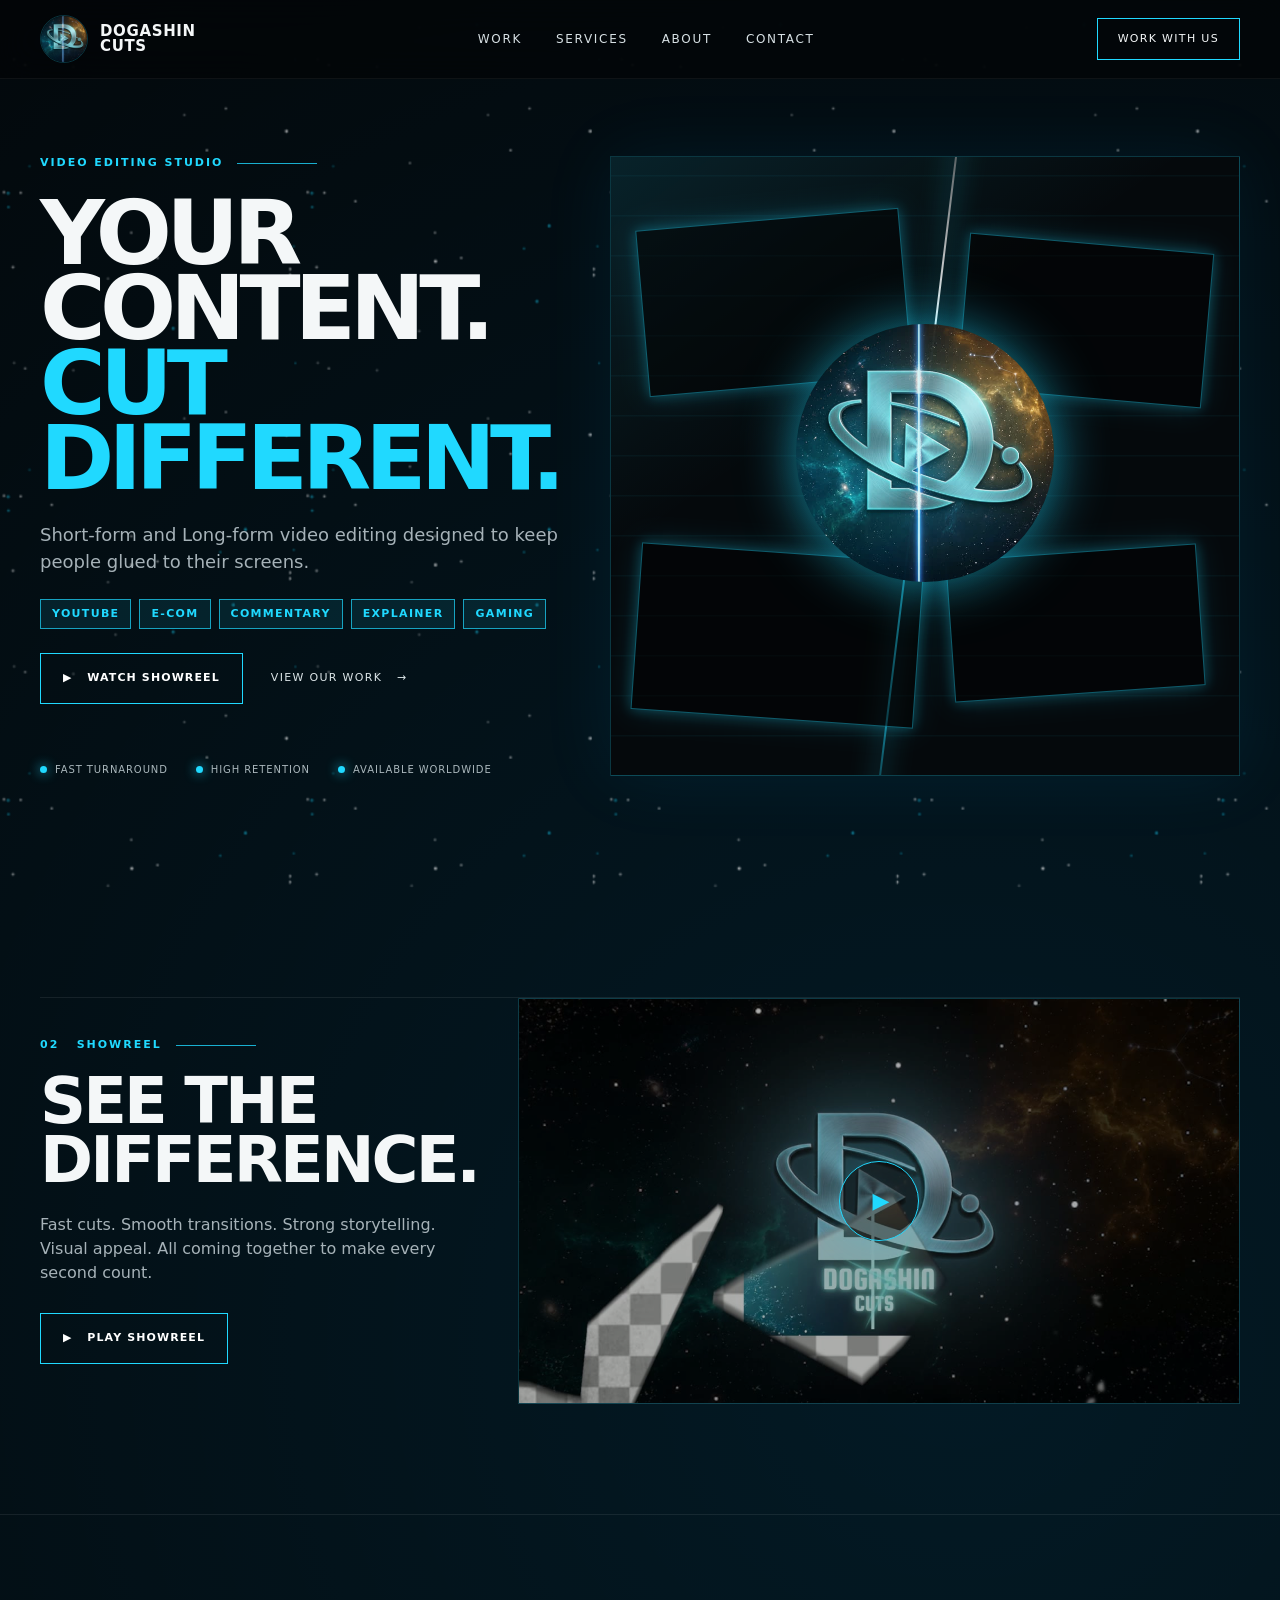
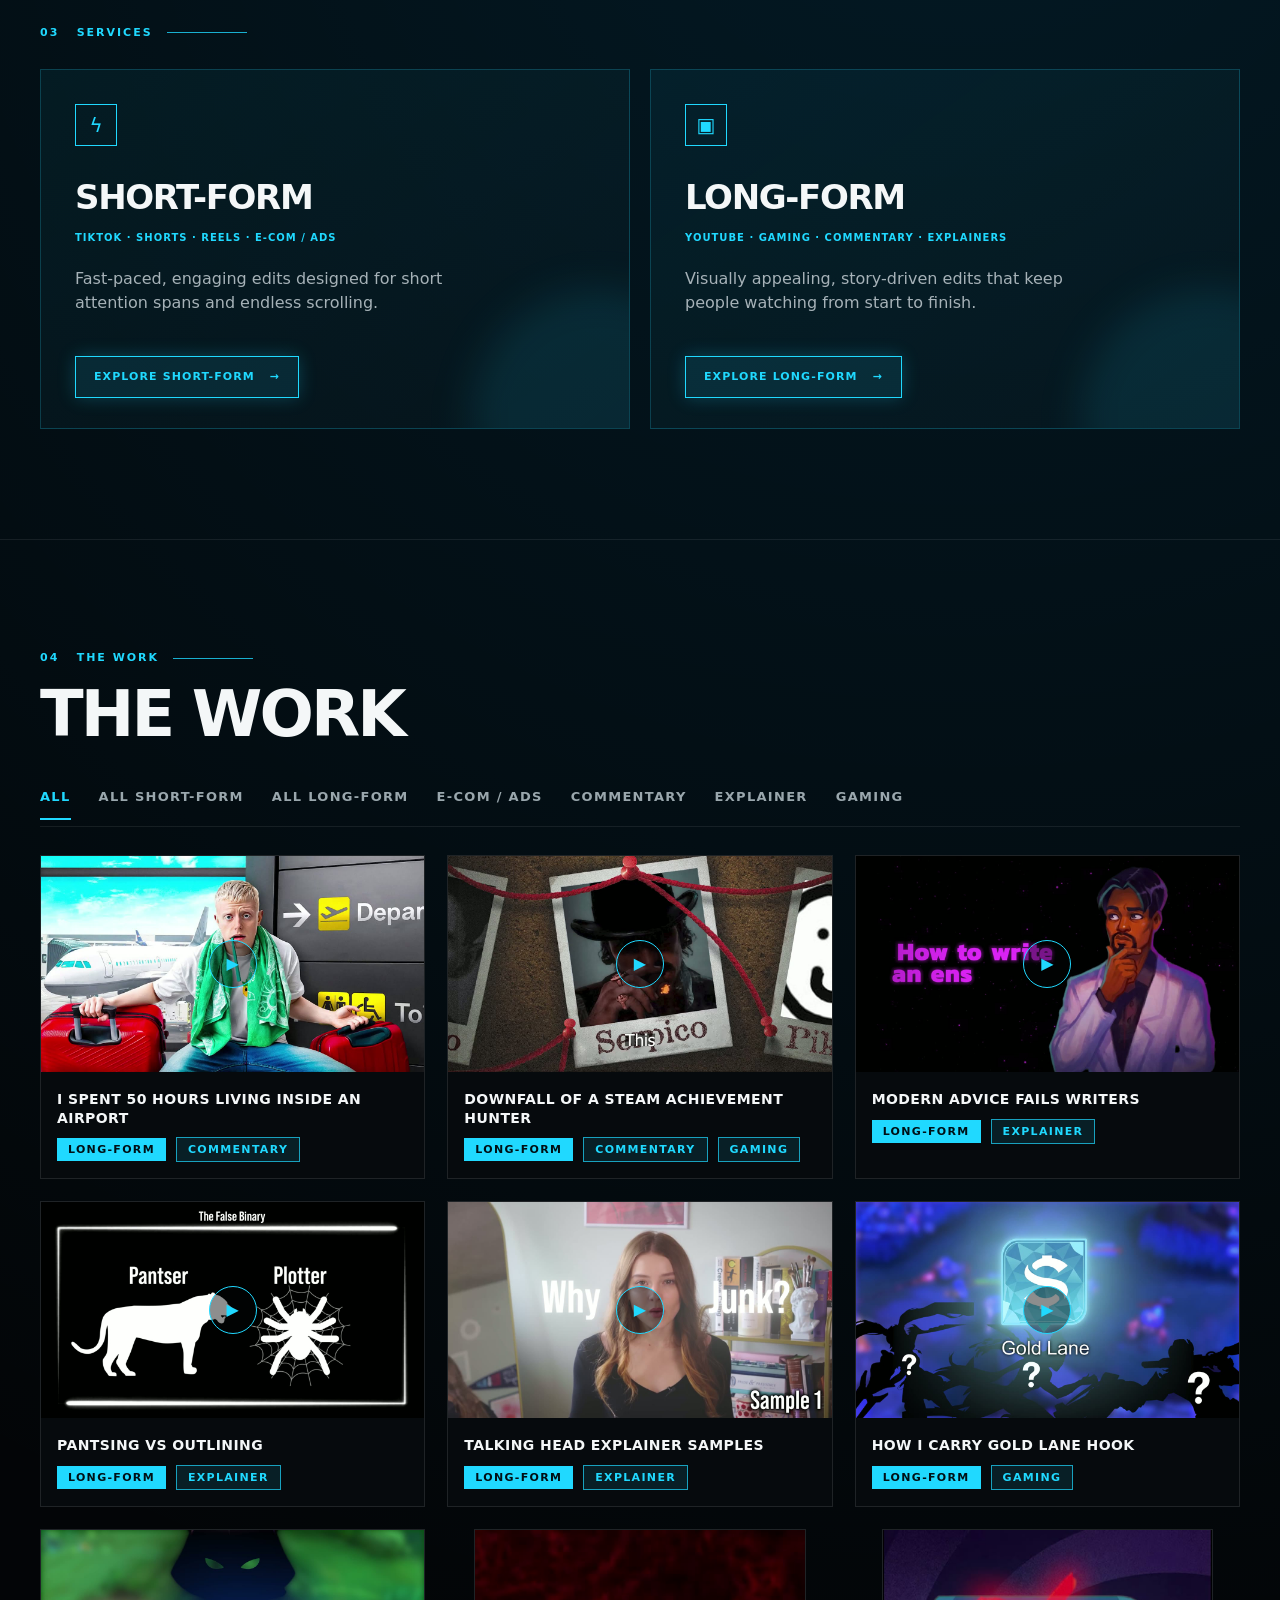
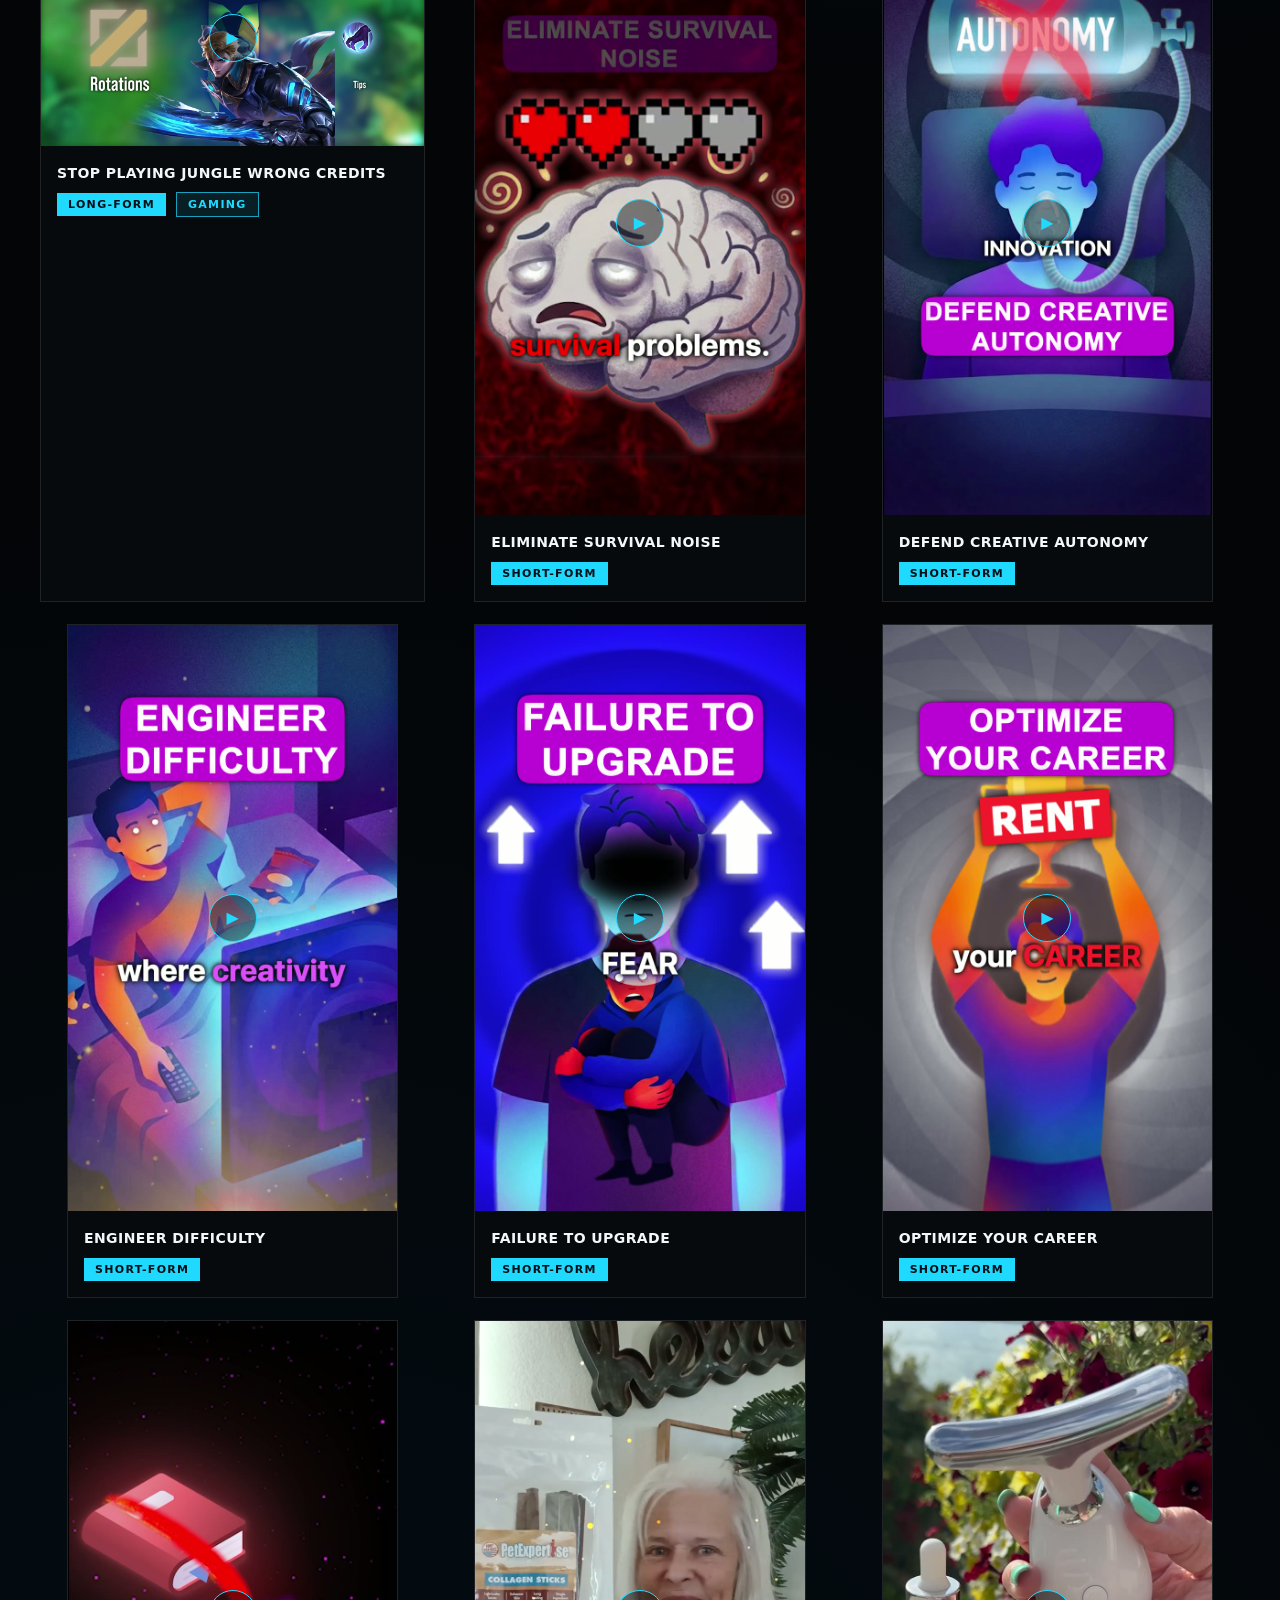
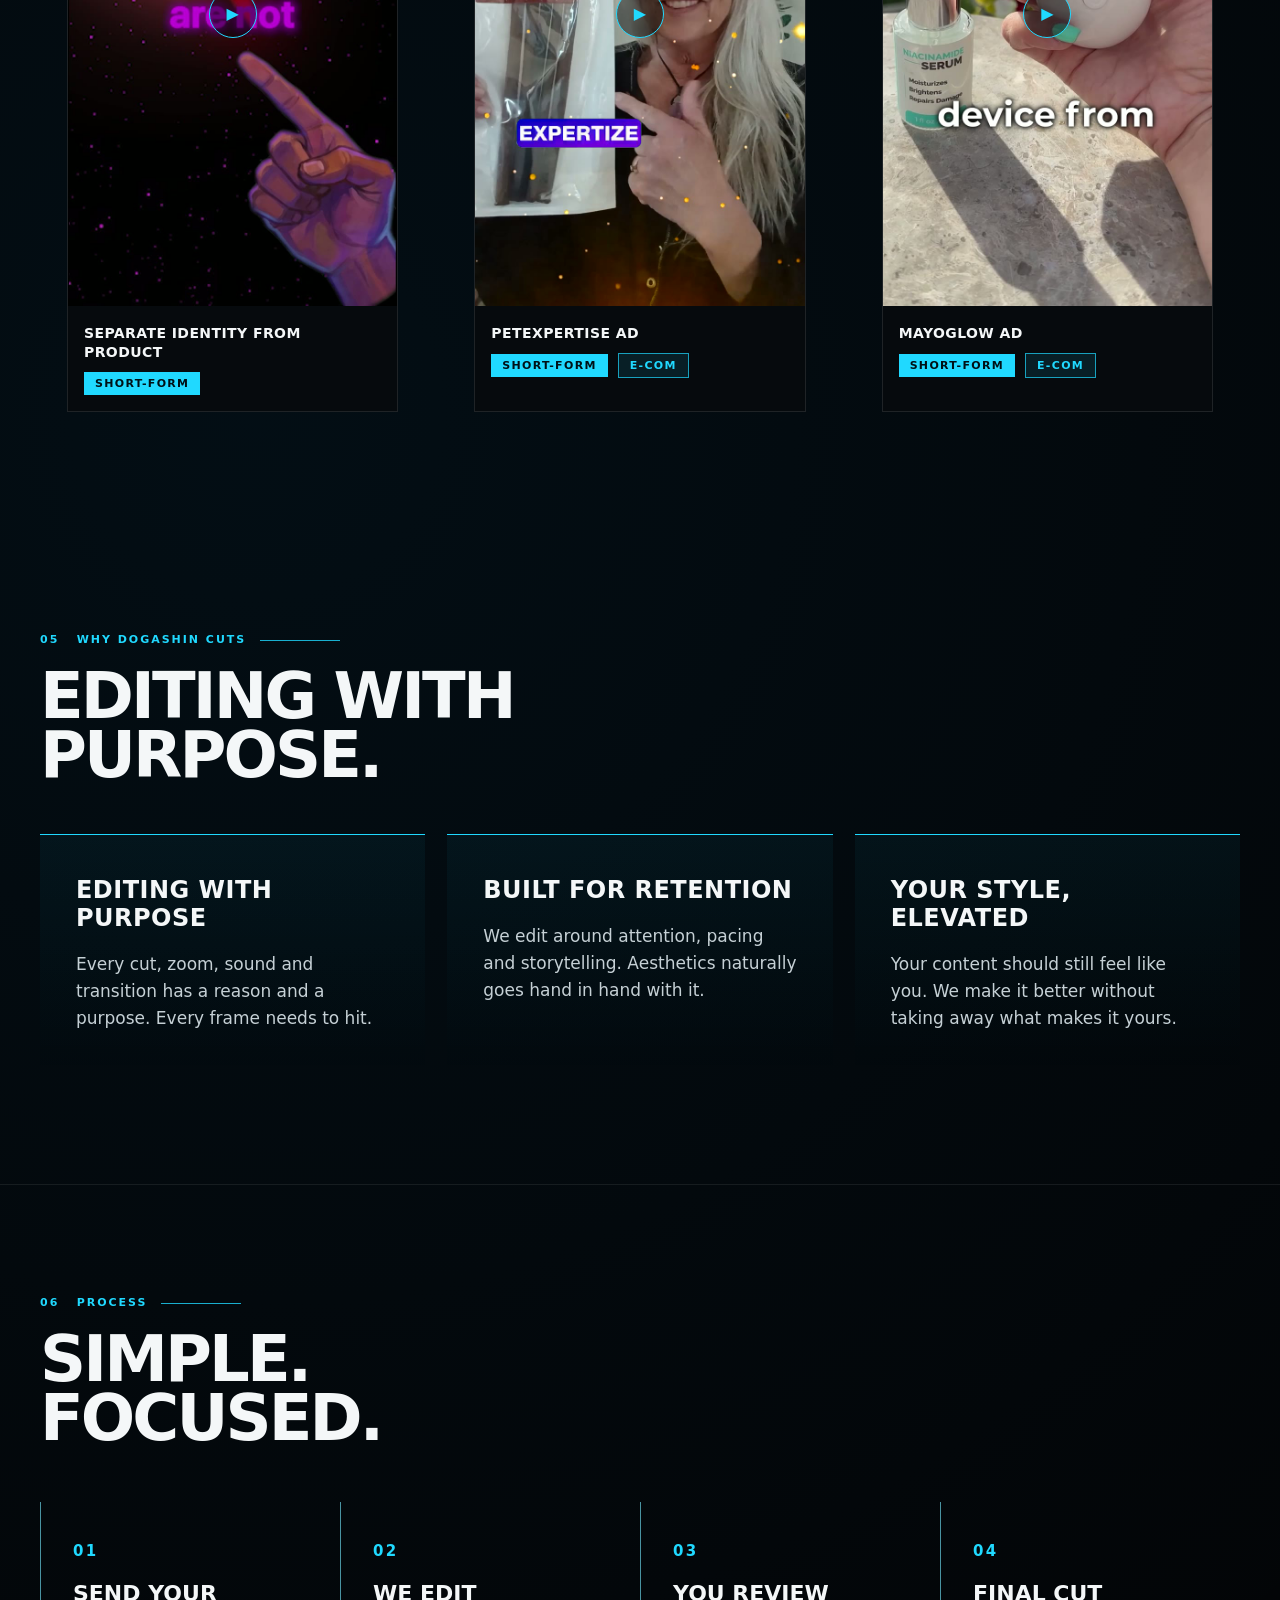
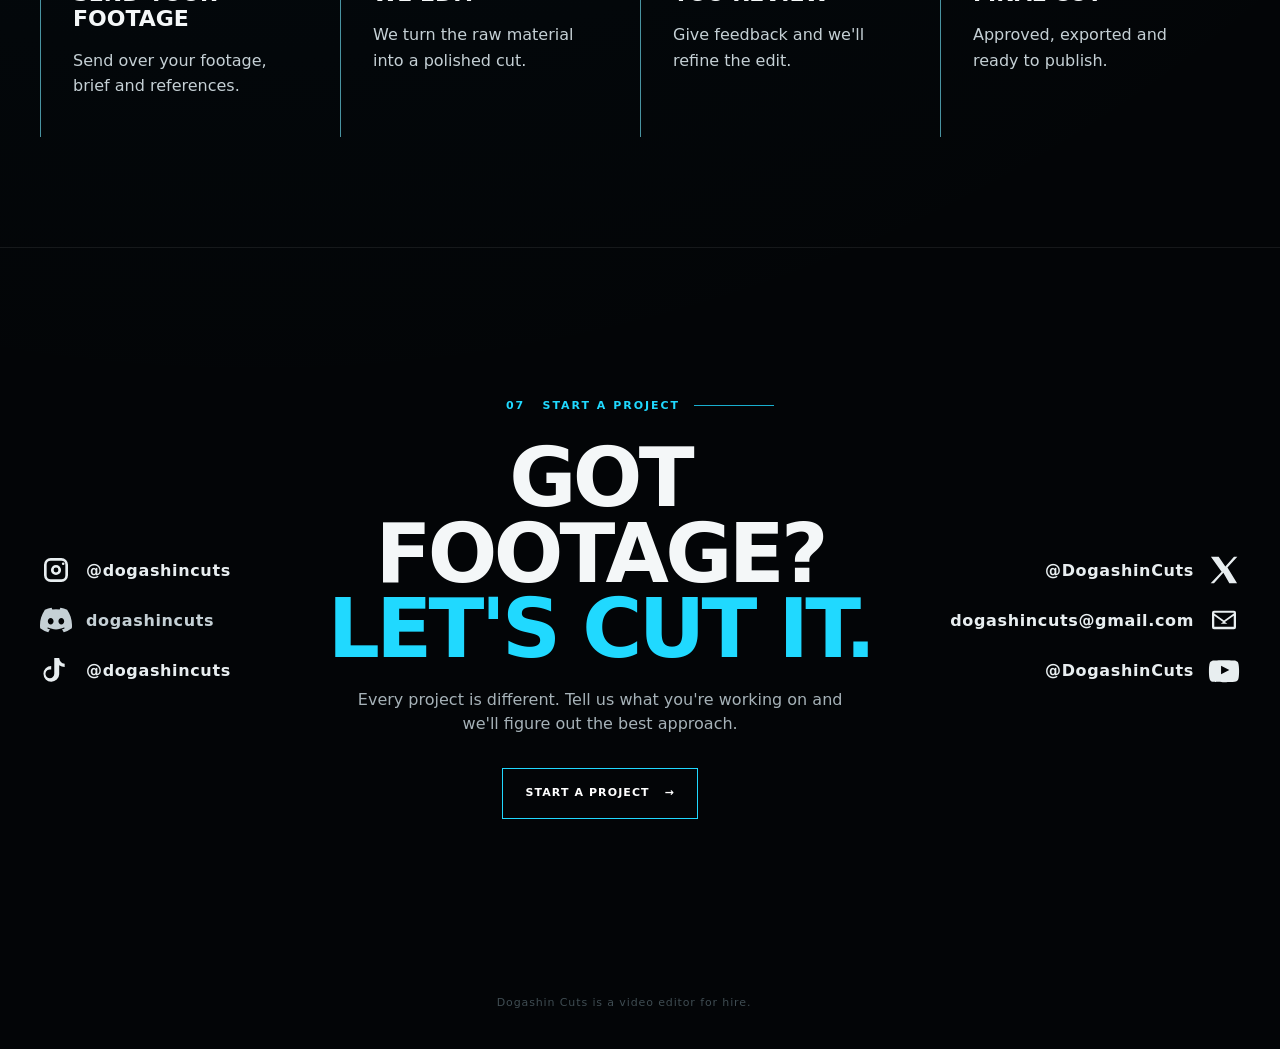
==== commit 6cb7b4c2: "Add files via upload" ====
--- a/index.html
+++ b/index.html
@@ -86,7 +86,7 @@
         "@type": "Offer",
         "@id": "https://dogashincuts.com/#hire",
         "name": "Hire a video editor",
-        "url": "https://dogashincuts.com/work.html",
+        "url": "https://dogashincuts.com/work/",
         "availability": "https://schema.org/InStock",
         "offeredBy": { "@id": "https://dogashincuts.com/#studio" },
         "itemOffered": {
@@ -129,7 +129,7 @@
   <div class="starfield" aria-hidden="true"></div>
   <header>
     <div class="container nav">
-      <a class="brand" href="#">
+      <a class="brand" href="./">
         <img src="assets/dogashin-cuts-logo.jpg" alt="Dogashin Cuts" />
         <span>DOGASHIN<br>CUTS</span>
       </a>
@@ -142,7 +142,7 @@
       </nav>
 
       <div class="nav-actions">
-        <a class="nav-cta" href="work.html">Work With Us</a>
+        <a class="nav-cta" href="work/">Work With Us</a>
         <button class="nav-toggle" type="button" aria-label="Open menu" aria-controls="site-nav" aria-expanded="false">
           <span></span>
           <span></span>
@@ -301,6 +301,19 @@
               </div>
             </div>
           </article>
+          <article class="work-card" data-format="long-form" data-tag="explainer">
+            <button class="thumb" type="button" data-video="1yvRZ2W5szV53mHYAylzVUX__YOnhcBl1" aria-label="Play TALKING HEAD EXPLAINER SAMPLES">
+              <img src="assets/thumbs/talking-head-explainer-samples.jpg" alt="TALKING HEAD EXPLAINER SAMPLES">
+              <span class="play-mini">▶</span>
+            </button>
+            <div class="work-info">
+              <h4>TALKING HEAD EXPLAINER SAMPLES</h4>
+              <div class="work-meta">
+                <span class="work-format">Long-Form</span>
+                <span class="work-tag">Explainer</span>
+              </div>
+            </div>
+          </article>
           <article class="work-card" data-format="long-form" data-tag="gaming">
             <button class="thumb" type="button" data-video="145mpneggh3VdZPCfY2gp3jdu6V72D_Fe" aria-label="Play How I carry Gold Lane hook">
               <img src="assets/thumbs/gold-lane.jpg" alt="How I carry Gold Lane hook">
@@ -488,7 +501,7 @@
           <div class="cta-copy">
             <h2>Got Footage?<br><span>Let's Cut It.</span></h2>
             <p>Every project is different. Tell us what you're working on and we'll figure out the best approach.</p>
-            <a class="btn" href="work.html">Start A Project &nbsp; →</a>
+            <a class="btn" href="work/">Start A Project &nbsp; →</a>
           </div>
 
           <div class="social-col social-col-right">
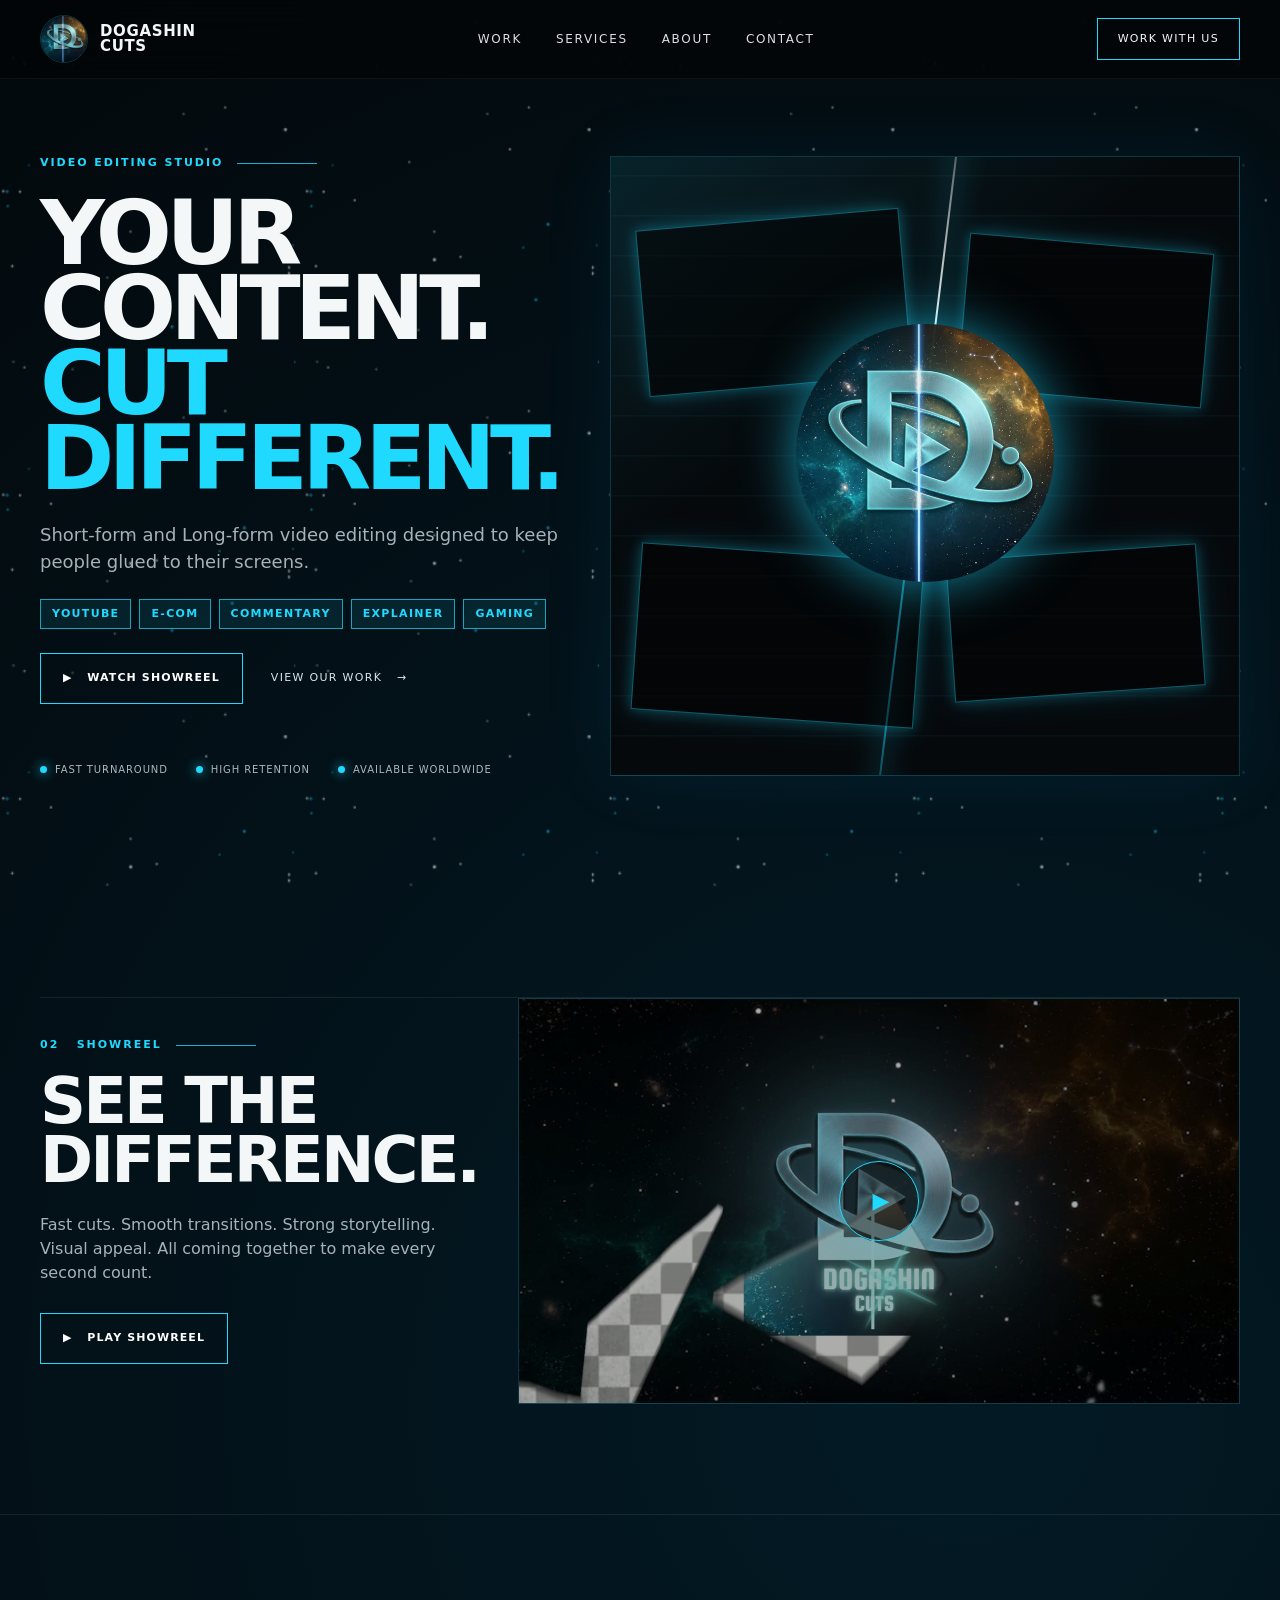
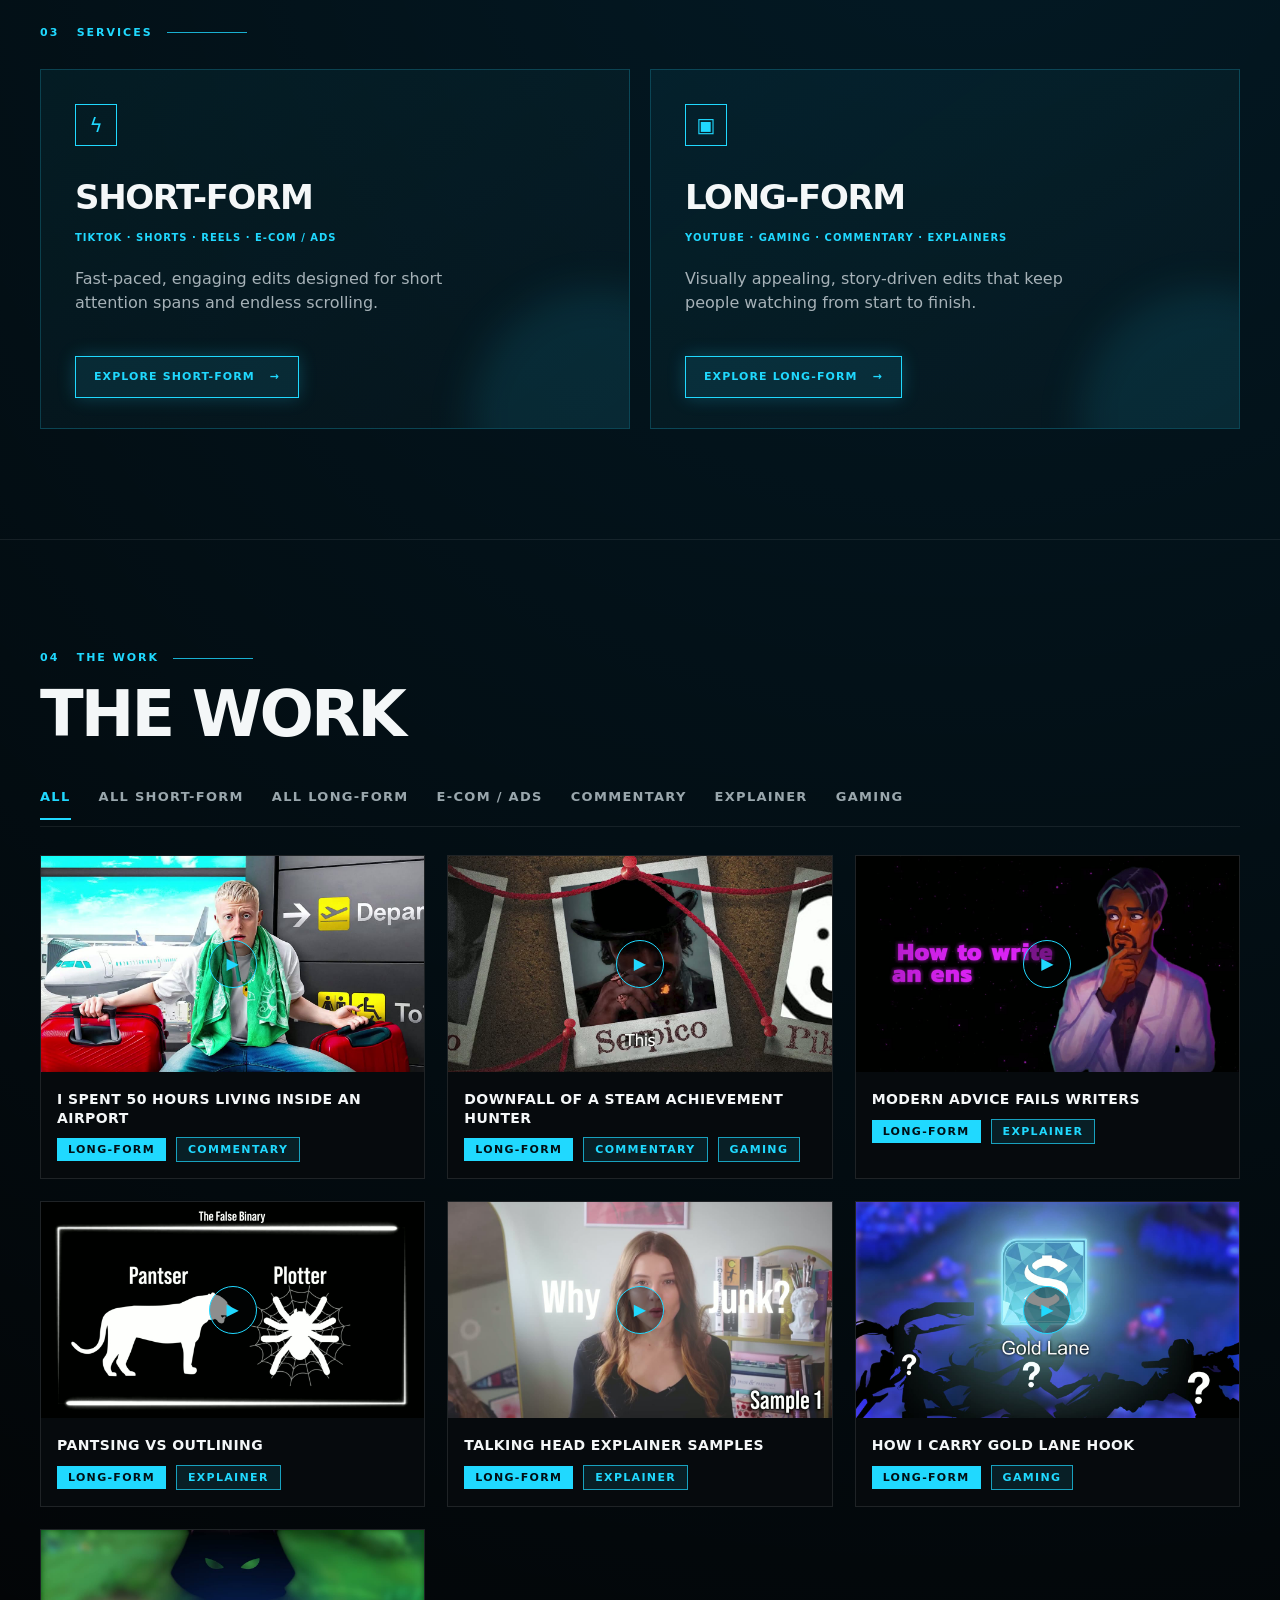
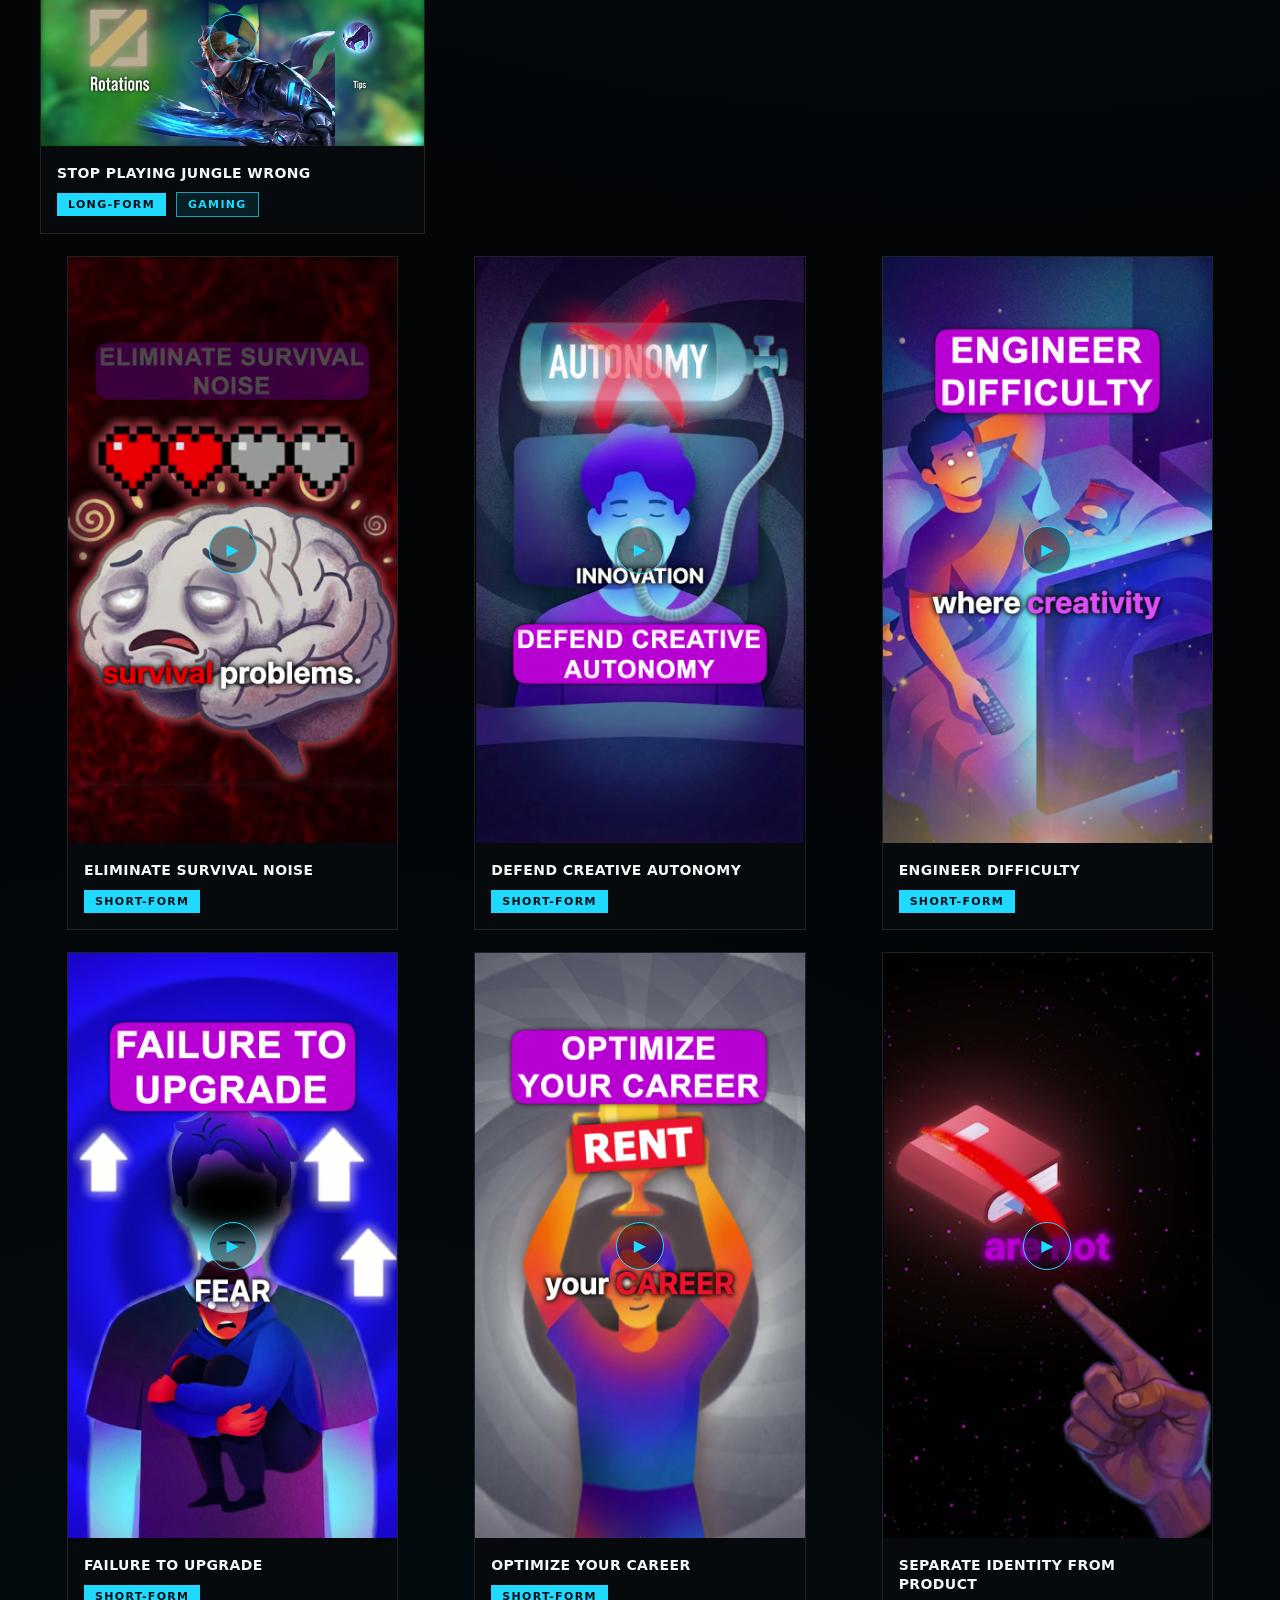
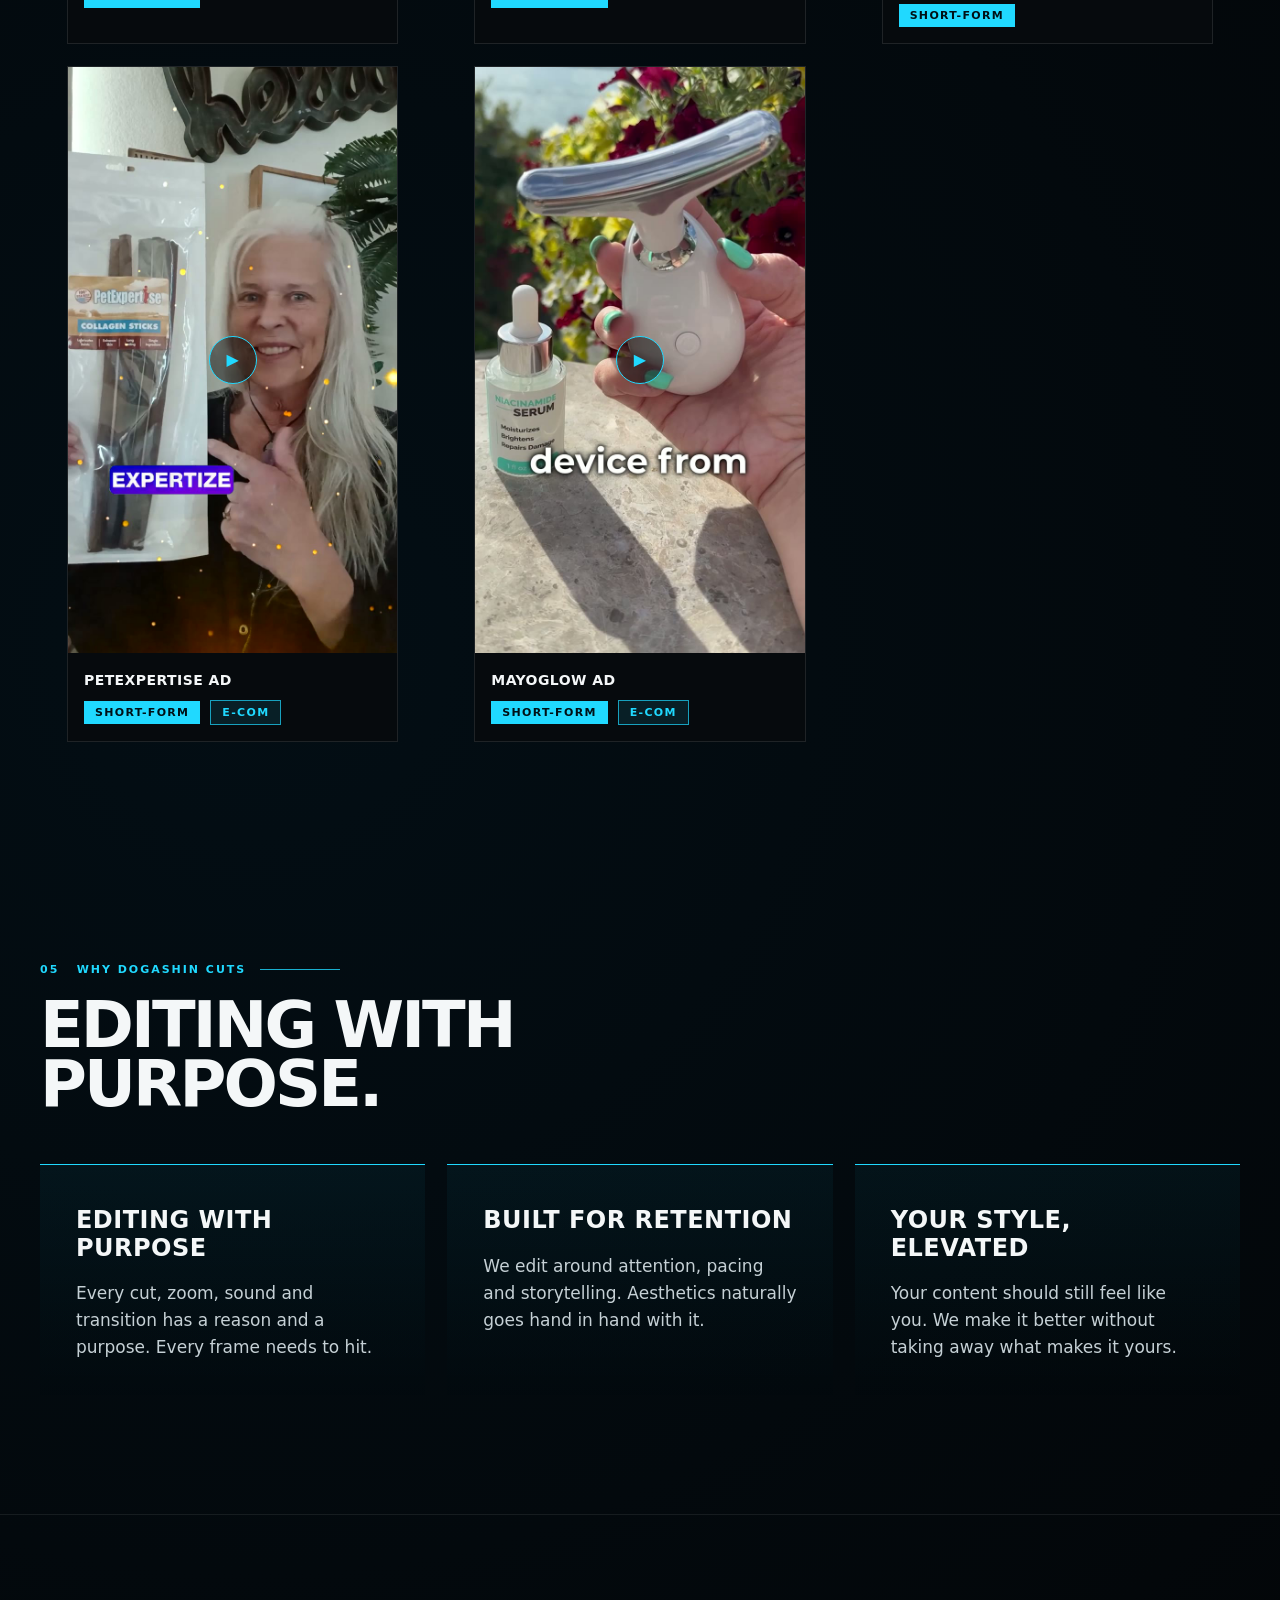
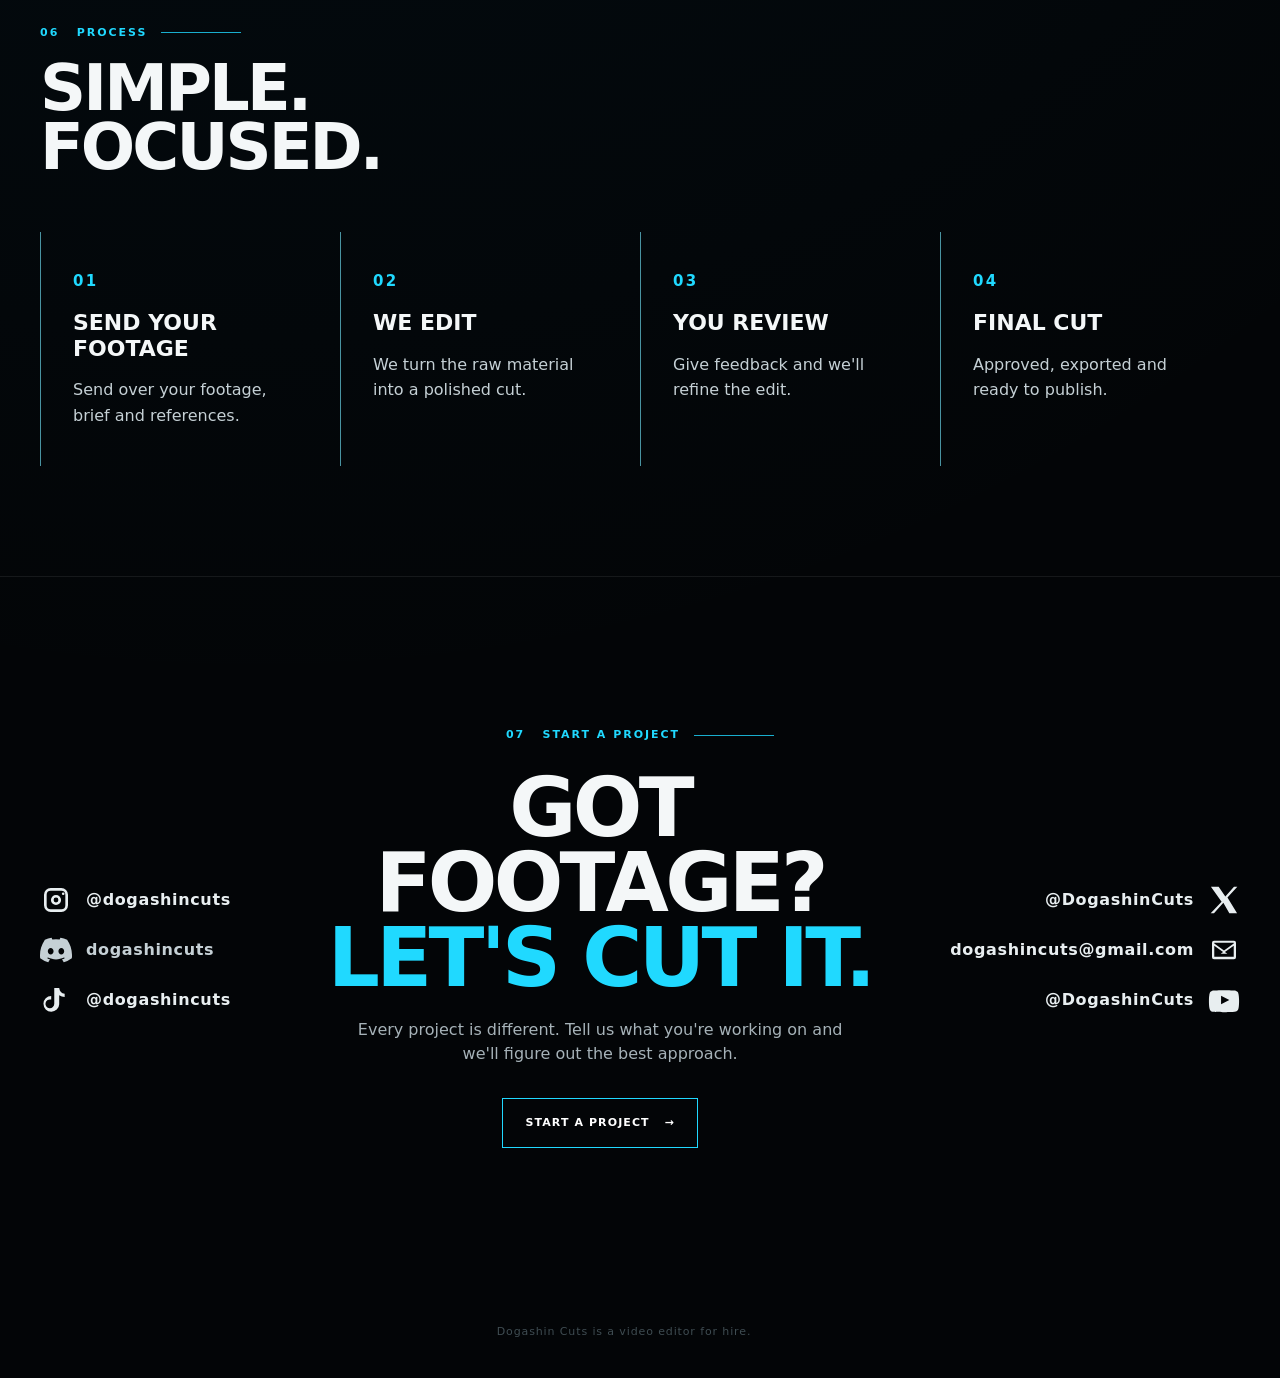
==== commit 184e9bbf: "Add files via upload" ====
--- a/index.html
+++ b/index.html
@@ -328,12 +328,12 @@
             </div>
           </article>
           <article class="work-card" data-format="long-form" data-tag="gaming">
-            <button class="thumb" type="button" data-video="1wwIq7LF5x8iMIyAzn8GfUMcNtvDfAp7M" aria-label="Play Stop playing Jungle wrong credits">
-              <img src="assets/thumbs/jungle.jpg" alt="Stop playing Jungle wrong credits">
-              <span class="play-mini">▶</span>
-            </button>
-            <div class="work-info">
-              <h4>Stop playing Jungle wrong credits</h4>
+            <button class="thumb" type="button" data-video="1wwIq7LF5x8iMIyAzn8GfUMcNtvDfAp7M" aria-label="Play Stop playing Jungle wrong">
+              <img src="assets/thumbs/jungle.jpg" alt="Stop playing Jungle wrong">
+              <span class="play-mini">▶</span>
+            </button>
+            <div class="work-info">
+              <h4>Stop playing Jungle wrong</h4>
               <div class="work-meta">
                 <span class="work-format">Long-Form</span>
                 <span class="work-tag">Gaming</span>
--- a/styles.css
+++ b/styles.css
@@ -324,7 +324,7 @@
     .portfolio-grid {
       display:grid;
       grid-template-columns:repeat(3, 1fr);
-      align-items:stretch;
+      align-items:start;
       gap:22px;
       margin-top:28px;
     }
@@ -339,6 +339,9 @@
     .work-card[data-format="short-form"] {
       width:86%;
       justify-self:center;
+    }
+    .work-card[data-format="long-form"] + .work-card[data-format="short-form"] {
+      grid-column-start: 1;
     }
     .work-card:hover {
       transform: translateY(-6px);
@@ -373,7 +376,6 @@
     }
     .work-card:hover .play-mini { background:var(--cyan); color:#001016; box-shadow:0 0 24px rgba(32,217,255,.45); }
     .work-info {
-      flex:1;
       display:flex;
       flex-direction:column;
       padding:18px 16px 16px;
